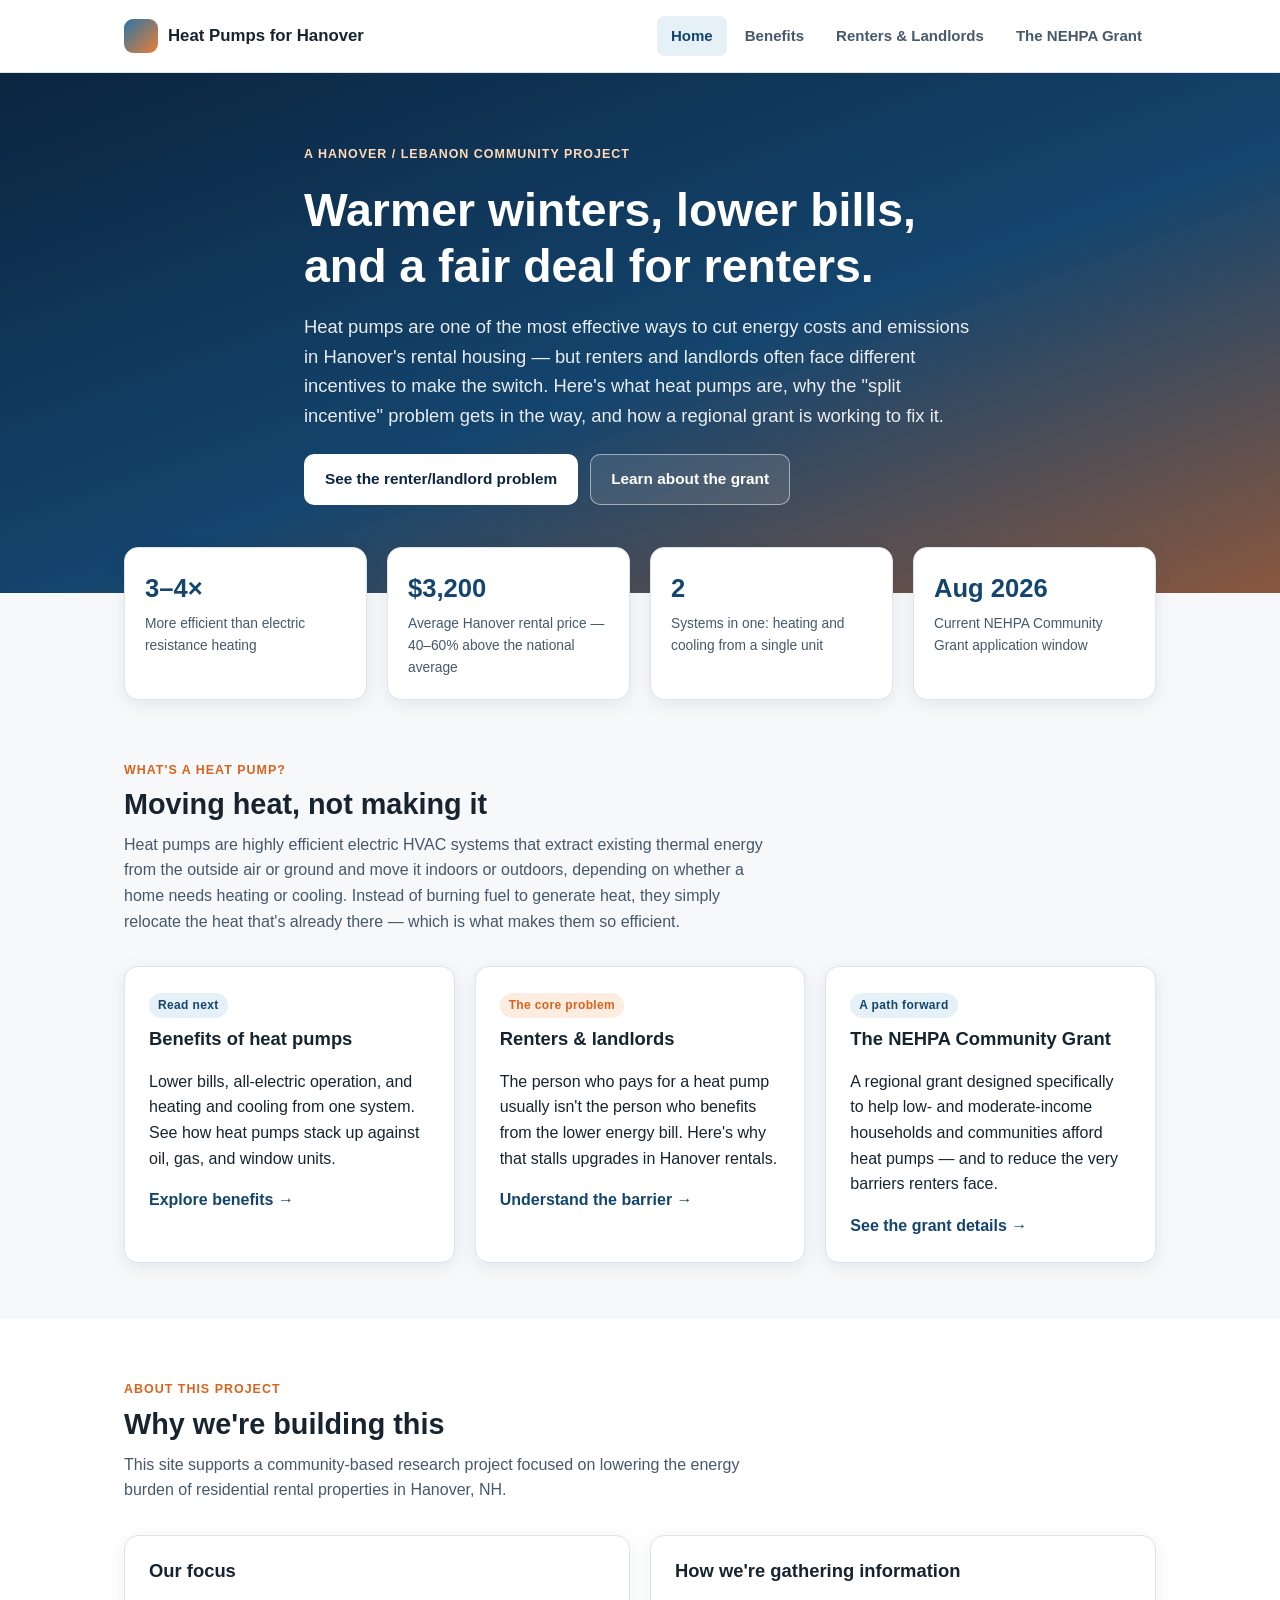
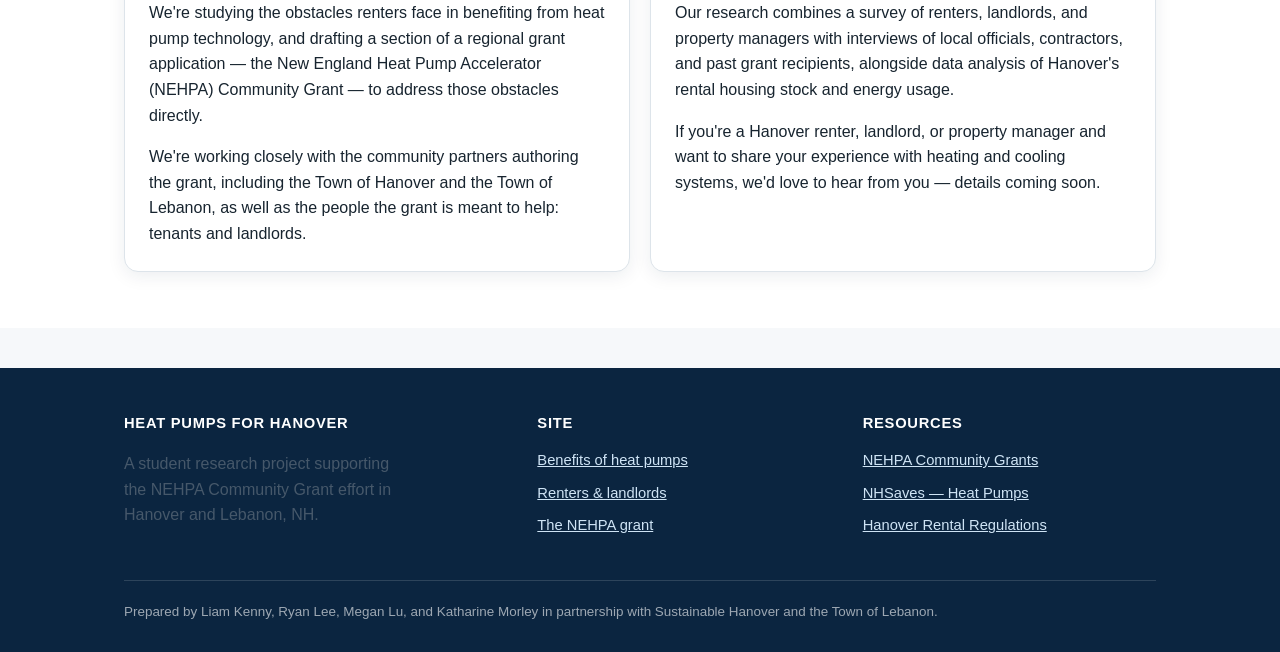
==== index.html @ f6c4306e "Add initial Heat Pumps for Hanover site Static site covering heat pump benefits, the renter/landlord" ====
<!doctype html>
<html lang="en">
<head>
<meta charset="UTF-8">
<meta name="viewport" content="width=device-width, initial-scale=1.0">
<title>Heat Pumps for Hanover | Home</title>
<meta name="description" content="Learn how heat pumps can lower energy bills and cut emissions for Hanover, NH renters and landlords, and how the NEHPA Community Grant can help pay for it.">
<link rel="stylesheet" href="css/style.css">
</head>
<body>

<header class="site-header">
  <div class="nav-row">
    <a class="brand" href="index.html">
      <span class="brand-mark" aria-hidden="true"></span>
      Heat Pumps for Hanover
    </a>
    <button class="nav-toggle" aria-label="Toggle navigation" aria-expanded="false">&#9776;</button>
    <nav class="main-nav">
      <a href="index.html" aria-current="page">Home</a>
      <a href="benefits.html">Benefits</a>
      <a href="split-incentives.html">Renters &amp; Landlords</a>
      <a href="grant.html">The NEHPA Grant</a>
    </nav>
  </div>
</header>

<section class="hero">
  <div class="wrap">
    <span class="eyebrow">A Hanover / Lebanon community project</span>
    <h1>Warmer winters, lower bills, and a fair deal for renters.</h1>
    <p class="lede">Heat pumps are one of the most effective ways to cut energy costs and emissions in Hanover's rental housing &mdash; but renters and landlords often face different incentives to make the switch. Here's what heat pumps are, why the "split incentive" problem gets in the way, and how a regional grant is working to fix it.</p>
    <div class="hero-actions">
      <a class="btn btn-primary" href="split-incentives.html">See the renter/landlord problem</a>
      <a class="btn btn-ghost" href="grant.html">Learn about the grant</a>
    </div>
  </div>
</section>

<div class="wrap">
  <div class="stats">
    <div class="stat">
      <div class="num">3&ndash;4&times;</div>
      <div class="label">More efficient than electric resistance heating</div>
    </div>
    <div class="stat">
      <div class="num">$3,200</div>
      <div class="label">Average Hanover rental price &mdash; 40&ndash;60% above the national average</div>
    </div>
    <div class="stat">
      <div class="num">2</div>
      <div class="label">Systems in one: heating and cooling from a single unit</div>
    </div>
    <div class="stat">
      <div class="num">Aug 2026</div>
      <div class="label">Current NEHPA Community Grant application window</div>
    </div>
  </div>
</div>

<section>
  <div class="wrap">
    <div class="section-head">
      <span class="eyebrow">What's a heat pump?</span>
      <h2>Moving heat, not making it</h2>
      <p>Heat pumps are highly efficient electric HVAC systems that extract existing thermal energy from the outside air or ground and move it indoors or outdoors, depending on whether a home needs heating or cooling. Instead of burning fuel to generate heat, they simply relocate the heat that's already there &mdash; which is what makes them so efficient.</p>
    </div>
    <div class="grid grid-3">
      <a class="card nav-card" href="benefits.html">
        <span class="tag blue">Read next</span>
        <h3>Benefits of heat pumps</h3>
        <p>Lower bills, all-electric operation, and heating and cooling from one system. See how heat pumps stack up against oil, gas, and window units.</p>
        <p class="arrow">Explore benefits &rarr;</p>
      </a>
      <a class="card nav-card" href="split-incentives.html">
        <span class="tag orange">The core problem</span>
        <h3>Renters &amp; landlords</h3>
        <p>The person who pays for a heat pump usually isn't the person who benefits from the lower energy bill. Here's why that stalls upgrades in Hanover rentals.</p>
        <p class="arrow">Understand the barrier &rarr;</p>
      </a>
      <a class="card nav-card" href="grant.html">
        <span class="tag blue">A path forward</span>
        <h3>The NEHPA Community Grant</h3>
        <p>A regional grant designed specifically to help low- and moderate-income households and communities afford heat pumps &mdash; and to reduce the very barriers renters face.</p>
        <p class="arrow">See the grant details &rarr;</p>
      </a>
    </div>
  </div>
</section>

<section class="tint">
  <div class="wrap">
    <div class="section-head">
      <span class="eyebrow">About this project</span>
      <h2>Why we're building this</h2>
      <p>This site supports a community-based research project focused on lowering the energy burden of residential rental properties in Hanover, NH.</p>
    </div>
    <div class="grid grid-2">
      <div class="card">
        <h3>Our focus</h3>
        <p>We're studying the obstacles renters face in benefiting from heat pump technology, and drafting a section of a regional grant application &mdash; the New England Heat Pump Accelerator (NEHPA) Community Grant &mdash; to address those obstacles directly.</p>
        <p>We're working closely with the community partners authoring the grant, including the Town of Hanover and the Town of Lebanon, as well as the people the grant is meant to help: tenants and landlords.</p>
      </div>
      <div class="card">
        <h3>How we're gathering information</h3>
        <p>Our research combines a survey of renters, landlords, and property managers with interviews of local officials, contractors, and past grant recipients, alongside data analysis of Hanover's rental housing stock and energy usage.</p>
        <p>If you're a Hanover renter, landlord, or property manager and want to share your experience with heating and cooling systems, we'd love to hear from you &mdash; details coming soon.</p>
      </div>
    </div>
  </div>
</section>

<footer class="site-footer">
  <div class="wrap">
    <div class="footer-grid">
      <div>
        <h4>Heat Pumps for Hanover</h4>
        <p class="muted" style="max-width:32ch;">A student research project supporting the NEHPA Community Grant effort in Hanover and Lebanon, NH.</p>
      </div>
      <div>
        <h4>Site</h4>
        <ul>
          <li><a href="benefits.html">Benefits of heat pumps</a></li>
          <li><a href="split-incentives.html">Renters &amp; landlords</a></li>
          <li><a href="grant.html">The NEHPA grant</a></li>
        </ul>
      </div>
      <div>
        <h4>Resources</h4>
        <ul>
          <li><a href="https://www.nehpa.org/grants-pilots/community-grants" target="_blank" rel="noopener">NEHPA Community Grants</a></li>
          <li><a href="https://nhsaves.com/residential/electric-heating-cooling-equipment/" target="_blank" rel="noopener">NHSaves &mdash; Heat Pumps</a></li>
          <li><a href="https://www.hanovernh.org/339/Rental-Housing" target="_blank" rel="noopener">Hanover Rental Regulations</a></li>
        </ul>
      </div>
    </div>
    <div class="footer-bottom">
      Prepared by Liam Kenny, Ryan Lee, Megan Lu, and Katharine Morley in partnership with Sustainable Hanover and the Town of Lebanon.
    </div>
  </div>
</footer>

<script src="js/script.js"></script>
</body>
</html>
---- css/style.css ----
/* ===== Design tokens ===== */
:root {
  --blue-900: #0b2540;
  --blue-700: #14456e;
  --blue-500: #2b74a8;
  --blue-100: #e5f0f7;
  --orange-600: #d9631e;
  --orange-500: #ea7f34;
  --orange-100: #fdece0;
  --ink: #17242f;
  --ink-soft: #46586a;
  --paper: #ffffff;
  --paper-tint: #f6f8fa;
  --line: #dde4ea;
  --radius: 14px;
  --shadow: 0 4px 18px rgba(11, 37, 64, 0.08);
  --max-width: 1080px;
  --font: -apple-system, BlinkMacSystemFont, "Segoe UI", Roboto, Helvetica, Arial, sans-serif;
}

@media (prefers-color-scheme: dark) {
  :root {
    --ink: #e8edf2;
    --ink-soft: #aebac6;
    --paper: #10202f;
    --paper-tint: #0b1723;
    --line: #22364a;
    --blue-100: #16324a;
    --orange-100: #3a2415;
    --shadow: 0 4px 18px rgba(0, 0, 0, 0.35);
  }
  body { background: var(--paper-tint); }
}

:root[data-theme="dark"] {
  --ink: #e8edf2;
  --ink-soft: #aebac6;
  --paper: #10202f;
  --paper-tint: #0b1723;
  --line: #22364a;
  --blue-100: #16324a;
  --orange-100: #3a2415;
  --shadow: 0 4px 18px rgba(0, 0, 0, 0.35);
}
:root[data-theme="dark"] body { background: var(--paper-tint); }

:root[data-theme="light"] {
  --ink: #17242f;
  --ink-soft: #46586a;
  --paper: #ffffff;
  --paper-tint: #f6f8fa;
  --line: #dde4ea;
  --blue-100: #e5f0f7;
  --orange-100: #fdece0;
  --shadow: 0 4px 18px rgba(11, 37, 64, 0.08);
}
:root[data-theme="light"] body { background: var(--paper-tint); }

/* ===== Base ===== */
* { box-sizing: border-box; }
body {
  margin: 0;
  font-family: var(--font);
  color: var(--ink);
  background: var(--paper-tint);
  line-height: 1.6;
}
img { max-width: 100%; display: block; }
a { color: var(--blue-700); }
@media (prefers-color-scheme: dark) { a { color: #7fb8e8; } }
:root[data-theme="dark"] a { color: #7fb8e8; }

h1, h2, h3 { line-height: 1.2; color: var(--ink); }
.eyebrow {
  text-transform: uppercase;
  letter-spacing: 0.08em;
  font-size: 0.78rem;
  font-weight: 700;
  color: var(--orange-600);
}

.wrap {
  max-width: var(--max-width);
  margin: 0 auto;
  padding: 0 24px;
}

/* ===== Header / Nav ===== */
header.site-header {
  background: var(--paper);
  border-bottom: 1px solid var(--line);
  position: sticky;
  top: 0;
  z-index: 20;
}
.nav-row {
  display: flex;
  align-items: center;
  justify-content: space-between;
  padding: 16px 24px;
  max-width: var(--max-width);
  margin: 0 auto;
}
.brand {
  display: flex;
  align-items: center;
  gap: 10px;
  font-weight: 800;
  font-size: 1.05rem;
  color: var(--ink);
  text-decoration: none;
}
.brand-mark {
  width: 34px;
  height: 34px;
  border-radius: 9px;
  background: linear-gradient(135deg, var(--blue-500), var(--orange-500));
  flex-shrink: 0;
}
nav.main-nav {
  display: flex;
  gap: 4px;
}
nav.main-nav a {
  color: var(--ink-soft);
  text-decoration: none;
  font-weight: 600;
  font-size: 0.94rem;
  padding: 8px 14px;
  border-radius: 8px;
}
nav.main-nav a:hover { background: var(--paper-tint); color: var(--ink); }
nav.main-nav a[aria-current="page"] { color: var(--blue-700); background: var(--blue-100); }
:root[data-theme="dark"] nav.main-nav a[aria-current="page"] { color: #9fd0ff; }
@media (prefers-color-scheme: dark) { nav.main-nav a[aria-current="page"] { color: #9fd0ff; } }

.nav-toggle {
  display: none;
  background: none;
  border: 1px solid var(--line);
  border-radius: 8px;
  padding: 8px 10px;
  color: var(--ink);
  font-size: 1.1rem;
}

@media (max-width: 720px) {
  nav.main-nav {
    display: none;
    position: absolute;
    top: 100%;
    left: 0;
    right: 0;
    background: var(--paper);
    border-bottom: 1px solid var(--line);
    flex-direction: column;
    padding: 8px 16px 16px;
  }
  nav.main-nav.open { display: flex; }
  .nav-toggle { display: inline-block; }
}

/* ===== Hero ===== */
.hero {
  background: linear-gradient(160deg, var(--blue-900) 0%, var(--blue-700) 55%, var(--orange-600) 130%);
  color: #fff;
  padding: 72px 0 88px;
}
.hero .wrap { display: grid; gap: 18px; max-width: 720px; }
.hero h1 { font-size: clamp(2rem, 4vw, 2.9rem); color: #fff; margin: 0; }
.hero p.lede { font-size: 1.15rem; color: rgba(255,255,255,0.9); margin: 0; }
.hero .eyebrow { color: #ffd9b8; }

.hero-actions { display: flex; gap: 12px; flex-wrap: wrap; margin-top: 6px; }
.btn {
  display: inline-flex;
  align-items: center;
  gap: 8px;
  padding: 12px 20px;
  border-radius: 10px;
  font-weight: 700;
  text-decoration: none;
  font-size: 0.96rem;
  border: 1px solid transparent;
}
.btn-primary { background: #fff; color: var(--blue-900); }
.btn-primary:hover { background: #f0f4f8; }
.btn-ghost { background: rgba(255,255,255,0.1); color: #fff; border-color: rgba(255,255,255,0.5); }
.btn-ghost:hover { background: rgba(255,255,255,0.18); }

/* ===== Sections ===== */
section { padding: 56px 0; }
section.tint { background: var(--paper); }
.section-head { max-width: 640px; margin-bottom: 32px; }
.section-head h2 { font-size: 1.8rem; margin: 6px 0 10px; }
.section-head p { color: var(--ink-soft); margin: 0; }

/* ===== Cards / grids ===== */
.grid { display: grid; gap: 20px; }
.grid-3 { grid-template-columns: repeat(3, 1fr); }
.grid-2 { grid-template-columns: repeat(2, 1fr); }
@media (max-width: 820px) { .grid-3, .grid-2 { grid-template-columns: 1fr; } }

.card {
  background: var(--paper);
  border: 1px solid var(--line);
  border-radius: var(--radius);
  padding: 24px;
  box-shadow: var(--shadow);
}
.card h3 { margin-top: 0; font-size: 1.15rem; }
.card p:last-child { margin-bottom: 0; }
.card .icon {
  width: 42px; height: 42px;
  border-radius: 10px;
  display: flex; align-items: center; justify-content: center;
  font-size: 1.3rem;
  margin-bottom: 12px;
}
.icon.blue { background: var(--blue-100); }
.icon.orange { background: var(--orange-100); }

.nav-card {
  display: block;
  text-decoration: none;
  color: inherit;
  transition: transform .15s ease, box-shadow .15s ease;
}
.nav-card:hover { transform: translateY(-3px); box-shadow: 0 10px 26px rgba(11,37,64,0.14); }
.nav-card .tag {
  display: inline-block;
  font-size: 0.75rem;
  font-weight: 700;
  letter-spacing: 0.03em;
  padding: 3px 9px;
  border-radius: 999px;
  margin-bottom: 10px;
}
.tag.blue { background: var(--blue-100); color: var(--blue-700); }
.tag.orange { background: var(--orange-100); color: var(--orange-600); }
.nav-card .arrow { color: var(--blue-700); font-weight: 700; }

/* ===== Stats strip ===== */
.stats {
  display: grid;
  grid-template-columns: repeat(4, 1fr);
  gap: 20px;
  margin-top: -46px;
  position: relative;
  z-index: 5;
}
@media (max-width: 820px) { .stats { grid-template-columns: repeat(2, 1fr); } }
.stat {
  background: var(--paper);
  border-radius: var(--radius);
  box-shadow: var(--shadow);
  border: 1px solid var(--line);
  padding: 20px;
  text-align: left;
}
.stat .num { font-size: 1.6rem; font-weight: 800; color: var(--blue-700); }
.stat .label { font-size: 0.86rem; color: var(--ink-soft); margin-top: 4px; }

/* ===== Table ===== */
.table-wrap { overflow-x: auto; border: 1px solid var(--line); border-radius: var(--radius); background: var(--paper); }
table { border-collapse: collapse; width: 100%; min-width: 560px; }
th, td { text-align: left; padding: 14px 18px; border-bottom: 1px solid var(--line); font-size: 0.95rem; }
th { background: var(--paper-tint); color: var(--ink-soft); font-size: 0.82rem; text-transform: uppercase; letter-spacing: 0.04em; }
tr:last-child td { border-bottom: none; }

/* ===== Callout ===== */
.callout {
  border-radius: var(--radius);
  padding: 24px 28px;
  border: 1px solid var(--line);
}
.callout.orange { background: var(--orange-100); border-color: #f3c79c; }
.callout.blue { background: var(--blue-100); border-color: #b9d7ea; }
:root[data-theme="dark"] .callout.orange { border-color: #6b3f1f; }
:root[data-theme="dark"] .callout.blue { border-color: #285274; }
@media (prefers-color-scheme: dark) {
  .callout.orange { border-color: #6b3f1f; }
  .callout.blue { border-color: #285274; }
}
.callout h3 { margin-top: 0; }

/* ===== Steps / timeline ===== */
.steps { list-style: none; margin: 0; padding: 0; display: grid; gap: 16px; }
.step {
  display: grid;
  grid-template-columns: 40px 1fr;
  gap: 16px;
  align-items: start;
}
.step .dot {
  width: 40px; height: 40px;
  border-radius: 50%;
  background: var(--blue-700);
  color: #fff;
  display: flex; align-items: center; justify-content: center;
  font-weight: 800;
  font-size: 0.95rem;
}
.step h4 { margin: 2px 0 4px; }
.step p { margin: 0; color: var(--ink-soft); }

/* ===== Badge list ===== */
.pill-list { display: flex; flex-wrap: wrap; gap: 10px; margin: 0; padding: 0; list-style: none; }
.pill-list li {
  background: var(--paper);
  border: 1px solid var(--line);
  border-radius: 999px;
  padding: 8px 16px;
  font-size: 0.88rem;
  font-weight: 600;
}

/* ===== Footer ===== */
footer.site-footer {
  background: var(--blue-900);
  color: rgba(255,255,255,0.85);
  padding: 44px 0 30px;
  margin-top: 40px;
}
footer.site-footer a { color: #cfe4f5; }
.footer-grid { display: grid; grid-template-columns: 1.3fr 1fr 1fr; gap: 32px; }
@media (max-width: 720px) { .footer-grid { grid-template-columns: 1fr; } }
footer h4 { color: #fff; font-size: 0.92rem; text-transform: uppercase; letter-spacing: 0.05em; margin: 0 0 14px; }
footer ul { list-style: none; margin: 0; padding: 0; display: grid; gap: 9px; font-size: 0.92rem; }
.footer-bottom {
  margin-top: 36px;
  padding-top: 20px;
  border-top: 1px solid rgba(255,255,255,0.14);
  font-size: 0.84rem;
  color: rgba(255,255,255,0.6);
}

/* ===== Utility ===== */
.muted { color: var(--ink-soft); }
.center { text-align: center; }
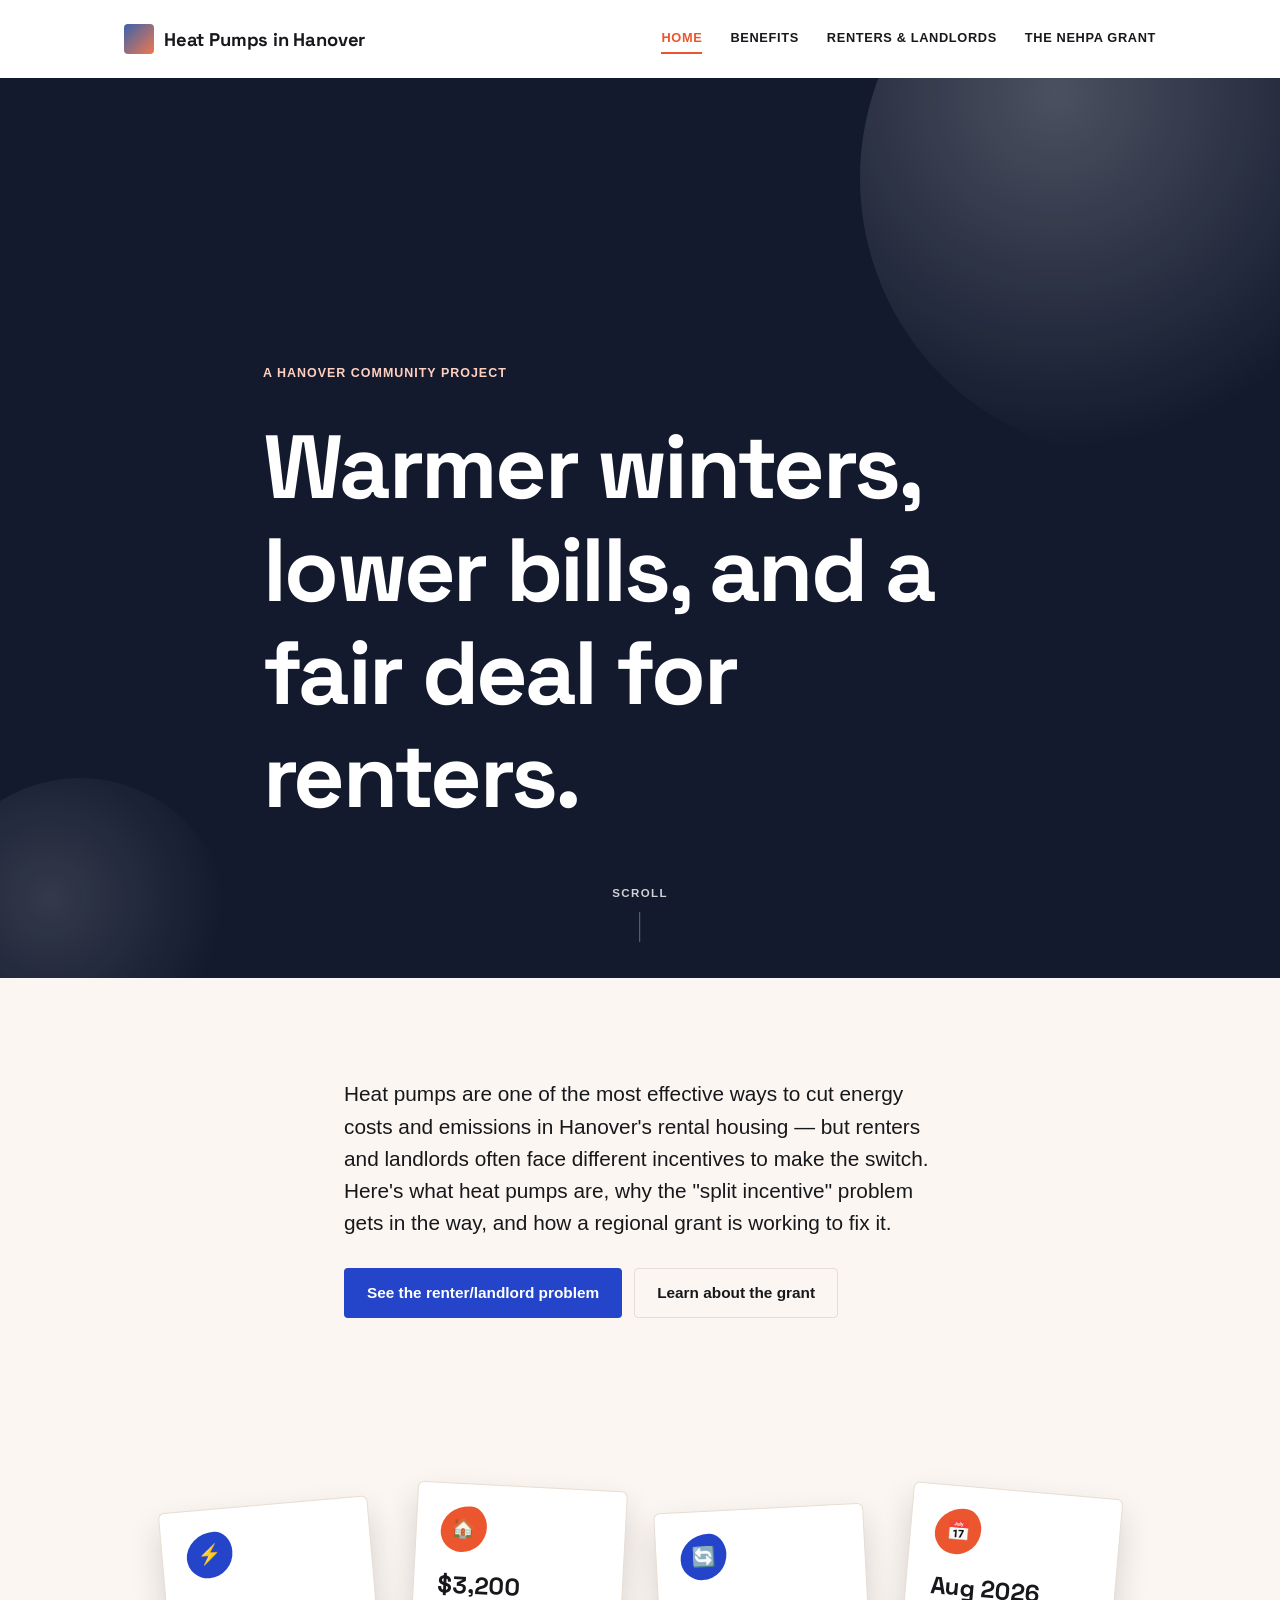
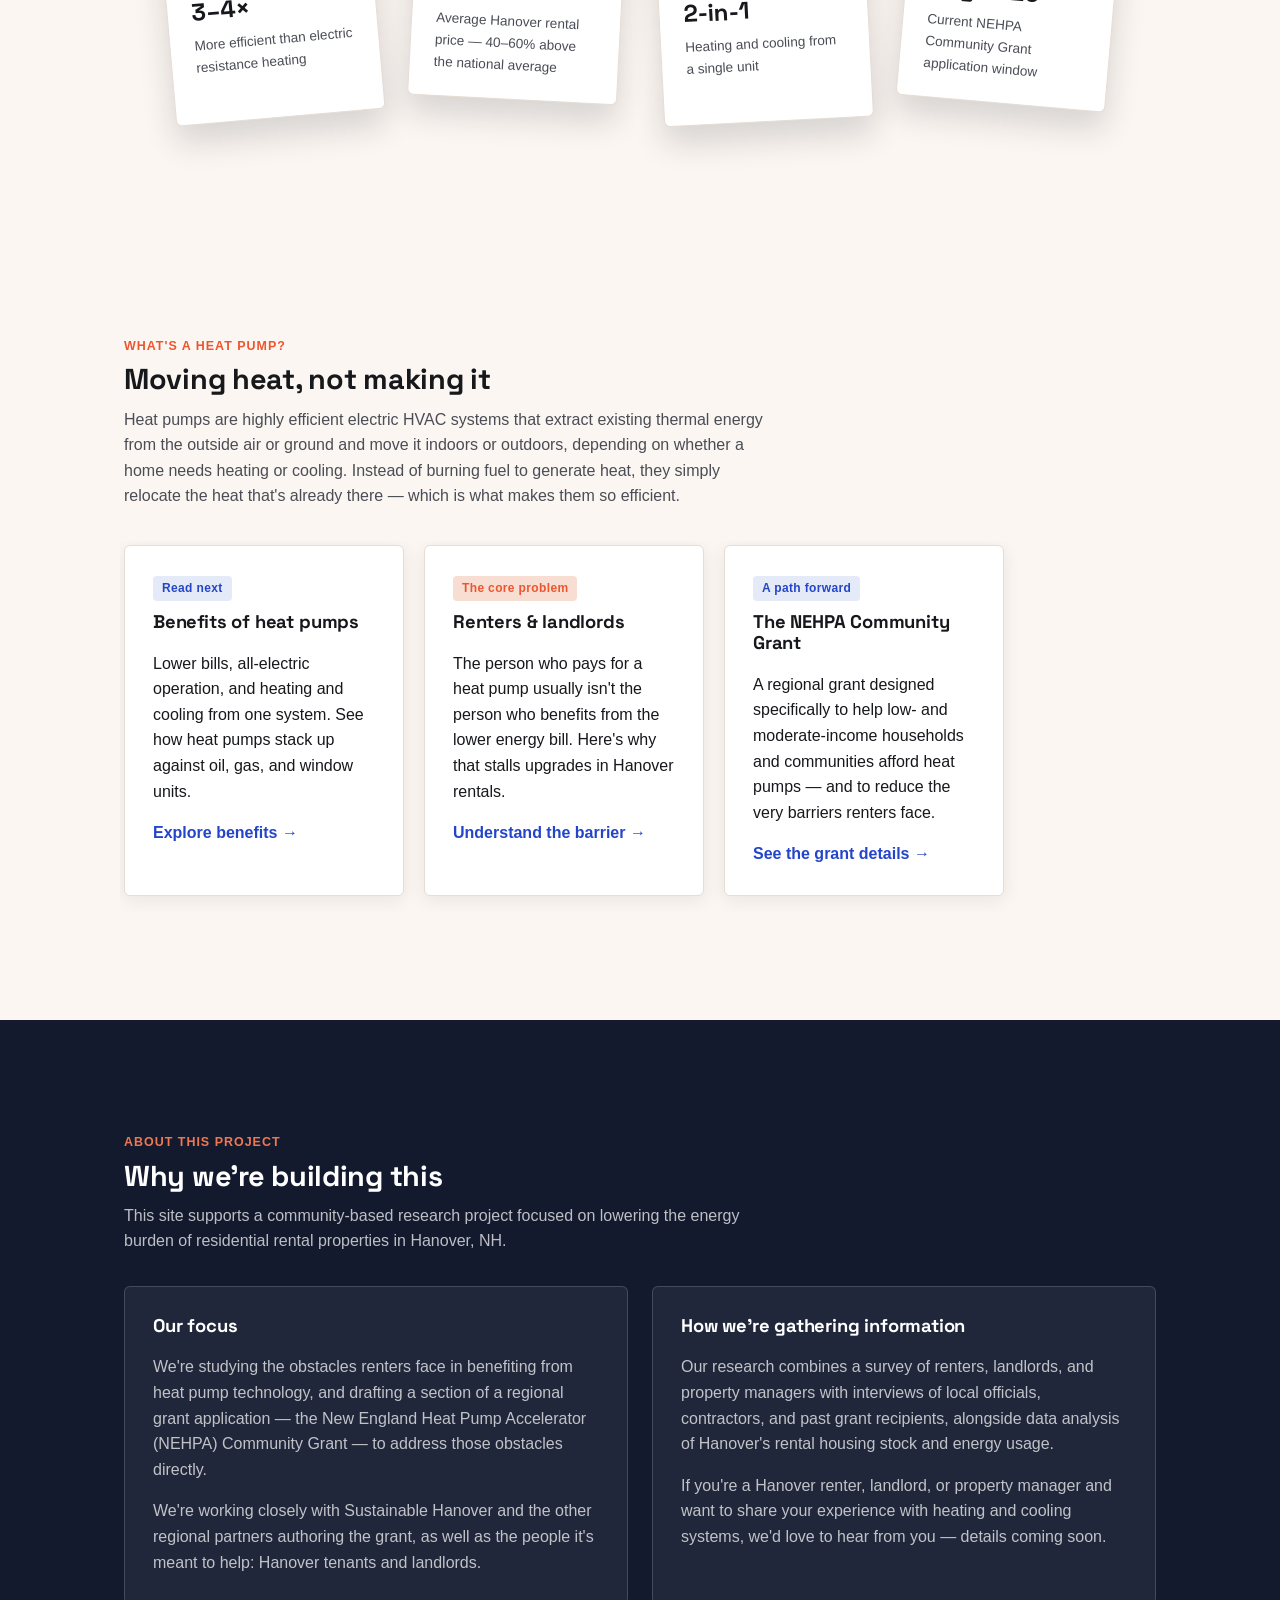
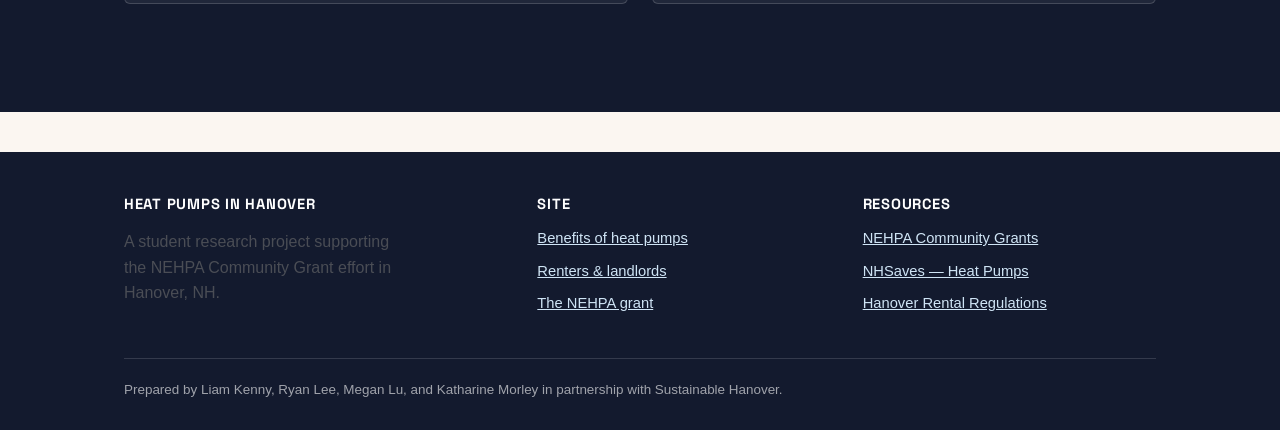
==== commit 2d034840: "Restyle site to match mood board, add illustrations and interactivity Reworks the visual language to" ====
--- a/index.html
+++ b/index.html
@@ -3,8 +3,11 @@
 <head>
 <meta charset="UTF-8">
 <meta name="viewport" content="width=device-width, initial-scale=1.0">
-<title>Heat Pumps for Hanover | Home</title>
+<title>Heat Pumps in Hanover | Home</title>
 <meta name="description" content="Learn how heat pumps can lower energy bills and cut emissions for Hanover, NH renters and landlords, and how the NEHPA Community Grant can help pay for it.">
+<link rel="preconnect" href="https://fonts.googleapis.com">
+<link rel="preconnect" href="https://fonts.gstatic.com" crossorigin>
+<link href="https://fonts.googleapis.com/css2?family=Space+Grotesk:wght@500;600;700&display=swap" rel="stylesheet">
 <link rel="stylesheet" href="css/style.css">
 </head>
 <body>
@@ -13,7 +16,7 @@
   <div class="nav-row">
     <a class="brand" href="index.html">
       <span class="brand-mark" aria-hidden="true"></span>
-      Heat Pumps for Hanover
+      Heat Pumps in Hanover
     </a>
     <button class="nav-toggle" aria-label="Toggle navigation" aria-expanded="false">&#9776;</button>
     <nav class="main-nav">
@@ -25,47 +28,64 @@
   </div>
 </header>
 
-<section class="hero">
+<section class="hero hero-landing">
+  <div class="hero-bg-shape hero-bg-shape-1" data-parallax="0.25" aria-hidden="true"></div>
+  <div class="hero-bg-shape hero-bg-shape-2" data-parallax="0.12" aria-hidden="true"></div>
   <div class="wrap">
-    <span class="eyebrow">A Hanover / Lebanon community project</span>
+    <span class="eyebrow">A Hanover community project</span>
     <h1>Warmer winters, lower bills, and a fair deal for renters.</h1>
-    <p class="lede">Heat pumps are one of the most effective ways to cut energy costs and emissions in Hanover's rental housing &mdash; but renters and landlords often face different incentives to make the switch. Here's what heat pumps are, why the "split incentive" problem gets in the way, and how a regional grant is working to fix it.</p>
-    <div class="hero-actions">
-      <a class="btn btn-primary" href="split-incentives.html">See the renter/landlord problem</a>
-      <a class="btn btn-ghost" href="grant.html">Learn about the grant</a>
+  </div>
+  <div class="scroll-cue" aria-hidden="true">
+    <span>Scroll</span>
+    <span class="line"></span>
+  </div>
+</section>
+
+<section class="intro-section">
+  <div class="wrap intro-block reveal">
+    <p class="lede-lg">Heat pumps are one of the most effective ways to cut energy costs and emissions in Hanover's rental housing &mdash; but renters and landlords often face different incentives to make the switch. Here's what heat pumps are, why the "split incentive" problem gets in the way, and how a regional grant is working to fix it.</p>
+    <div class="hero-actions-light">
+      <a class="btn btn-solid" href="split-incentives.html">See the renter/landlord problem</a>
+      <a class="btn btn-outline" href="grant.html">Learn about the grant</a>
     </div>
   </div>
 </section>
 
-<div class="wrap">
-  <div class="stats">
-    <div class="stat">
-      <div class="num">3&ndash;4&times;</div>
-      <div class="label">More efficient than electric resistance heating</div>
-    </div>
-    <div class="stat">
-      <div class="num">$3,200</div>
-      <div class="label">Average Hanover rental price &mdash; 40&ndash;60% above the national average</div>
-    </div>
-    <div class="stat">
-      <div class="num">2</div>
-      <div class="label">Systems in one: heating and cooling from a single unit</div>
-    </div>
-    <div class="stat">
-      <div class="num">Aug 2026</div>
-      <div class="label">Current NEHPA Community Grant application window</div>
+<section class="section-spacious">
+  <div class="wrap">
+    <div class="hero-collage reveal-group" data-parallax="0.04">
+      <div class="collage-card reveal">
+        <span class="collage-blob" aria-hidden="true">&#9889;</span>
+        <span class="collage-num">3&ndash;4&times;</span>
+        <span class="collage-label">More efficient than electric resistance heating</span>
+      </div>
+      <div class="collage-card reveal">
+        <span class="collage-blob" aria-hidden="true">&#127968;</span>
+        <span class="collage-num">$3,200</span>
+        <span class="collage-label">Average Hanover rental price &mdash; 40&ndash;60% above the national average</span>
+      </div>
+      <div class="collage-card reveal">
+        <span class="collage-blob" aria-hidden="true">&#128260;</span>
+        <span class="collage-num">2-in-1</span>
+        <span class="collage-label">Heating and cooling from a single unit</span>
+      </div>
+      <div class="collage-card reveal">
+        <span class="collage-blob" aria-hidden="true">&#128197;</span>
+        <span class="collage-num">Aug 2026</span>
+        <span class="collage-label">Current NEHPA Community Grant application window</span>
+      </div>
     </div>
   </div>
-</div>
+</section>
 
-<section>
+<section class="section-spacious">
   <div class="wrap">
-    <div class="section-head">
+    <div class="section-head reveal">
       <span class="eyebrow">What's a heat pump?</span>
       <h2>Moving heat, not making it</h2>
       <p>Heat pumps are highly efficient electric HVAC systems that extract existing thermal energy from the outside air or ground and move it indoors or outdoors, depending on whether a home needs heating or cooling. Instead of burning fuel to generate heat, they simply relocate the heat that's already there &mdash; which is what makes them so efficient.</p>
     </div>
-    <div class="grid grid-3">
+    <div class="carousel reveal">
       <a class="card nav-card" href="benefits.html">
         <span class="tag blue">Read next</span>
         <h3>Benefits of heat pumps</h3>
@@ -88,20 +108,20 @@
   </div>
 </section>
 
-<section class="tint">
+<section class="section-dark section-spacious">
   <div class="wrap">
-    <div class="section-head">
+    <div class="section-head reveal">
       <span class="eyebrow">About this project</span>
       <h2>Why we're building this</h2>
       <p>This site supports a community-based research project focused on lowering the energy burden of residential rental properties in Hanover, NH.</p>
     </div>
-    <div class="grid grid-2">
-      <div class="card">
+    <div class="grid grid-2 reveal-group">
+      <div class="card reveal">
         <h3>Our focus</h3>
         <p>We're studying the obstacles renters face in benefiting from heat pump technology, and drafting a section of a regional grant application &mdash; the New England Heat Pump Accelerator (NEHPA) Community Grant &mdash; to address those obstacles directly.</p>
-        <p>We're working closely with the community partners authoring the grant, including the Town of Hanover and the Town of Lebanon, as well as the people the grant is meant to help: tenants and landlords.</p>
+        <p>We're working closely with Sustainable Hanover and the other regional partners authoring the grant, as well as the people it's meant to help: Hanover tenants and landlords.</p>
       </div>
-      <div class="card">
+      <div class="card reveal">
         <h3>How we're gathering information</h3>
         <p>Our research combines a survey of renters, landlords, and property managers with interviews of local officials, contractors, and past grant recipients, alongside data analysis of Hanover's rental housing stock and energy usage.</p>
         <p>If you're a Hanover renter, landlord, or property manager and want to share your experience with heating and cooling systems, we'd love to hear from you &mdash; details coming soon.</p>
@@ -114,8 +134,8 @@
   <div class="wrap">
     <div class="footer-grid">
       <div>
-        <h4>Heat Pumps for Hanover</h4>
-        <p class="muted" style="max-width:32ch;">A student research project supporting the NEHPA Community Grant effort in Hanover and Lebanon, NH.</p>
+        <h4>Heat Pumps in Hanover</h4>
+        <p class="muted" style="max-width:32ch;">A student research project supporting the NEHPA Community Grant effort in Hanover, NH.</p>
       </div>
       <div>
         <h4>Site</h4>
@@ -135,7 +155,7 @@
       </div>
     </div>
     <div class="footer-bottom">
-      Prepared by Liam Kenny, Ryan Lee, Megan Lu, and Katharine Morley in partnership with Sustainable Hanover and the Town of Lebanon.
+      Prepared by Liam Kenny, Ryan Lee, Megan Lu, and Katharine Morley in partnership with Sustainable Hanover.
     </div>
   </div>
 </footer>
--- a/css/style.css
+++ b/css/style.css
@@ -1,58 +1,63 @@
-/* ===== Design tokens ===== */
+/* ===== Design tokens =====
+   Palette pulled from mood board: cobalt/signal blue, tangerine, sage green,
+   soft cream, deep charcoal-navy. Flat color-blocking over soft gradients. */
 :root {
-  --blue-900: #0b2540;
-  --blue-700: #14456e;
-  --blue-500: #2b74a8;
-  --blue-100: #e5f0f7;
-  --orange-600: #d9631e;
-  --orange-500: #ea7f34;
-  --orange-100: #fdece0;
-  --ink: #17242f;
-  --ink-soft: #46586a;
+  --blue-900: #131a2e;
+  --blue-700: #2445c9;
+  --blue-500: #3b62ab;
+  --blue-100: #e4eaf7;
+  --orange-600: #ec562e;
+  --orange-500: #f0784f;
+  --orange-100: #f8ded2;
+  --sage: #dae9c6;
+  --sage-700: #5c7a3a;
+  --ink: #17181c;
+  --ink-soft: #4a4d55;
   --paper: #ffffff;
-  --paper-tint: #f6f8fa;
-  --line: #dde4ea;
-  --radius: 14px;
-  --shadow: 0 4px 18px rgba(11, 37, 64, 0.08);
+  --paper-tint: #fbf6f1;
+  --line: #e6ddd3;
+  --radius: 6px;
+  --shadow: 0 4px 18px rgba(19, 26, 46, 0.08);
   --max-width: 1080px;
   --font: -apple-system, BlinkMacSystemFont, "Segoe UI", Roboto, Helvetica, Arial, sans-serif;
+  --font-display: "Space Grotesk", var(--font);
 }
 
 @media (prefers-color-scheme: dark) {
   :root {
-    --ink: #e8edf2;
-    --ink-soft: #aebac6;
-    --paper: #10202f;
-    --paper-tint: #0b1723;
-    --line: #22364a;
-    --blue-100: #16324a;
-    --orange-100: #3a2415;
+    --ink: #eceef2;
+    --ink-soft: #b3b7c1;
+    --paper: #1a2036;
+    --paper-tint: #10131f;
+    --line: #2b334d;
+    --blue-100: #202a4d;
+    --orange-100: #3d2117;
     --shadow: 0 4px 18px rgba(0, 0, 0, 0.35);
   }
   body { background: var(--paper-tint); }
 }
 
 :root[data-theme="dark"] {
-  --ink: #e8edf2;
-  --ink-soft: #aebac6;
-  --paper: #10202f;
-  --paper-tint: #0b1723;
-  --line: #22364a;
-  --blue-100: #16324a;
-  --orange-100: #3a2415;
+  --ink: #eceef2;
+  --ink-soft: #b3b7c1;
+  --paper: #1a2036;
+  --paper-tint: #10131f;
+  --line: #2b334d;
+  --blue-100: #202a4d;
+  --orange-100: #3d2117;
   --shadow: 0 4px 18px rgba(0, 0, 0, 0.35);
 }
 :root[data-theme="dark"] body { background: var(--paper-tint); }
 
 :root[data-theme="light"] {
-  --ink: #17242f;
-  --ink-soft: #46586a;
+  --ink: #17181c;
+  --ink-soft: #4a4d55;
   --paper: #ffffff;
-  --paper-tint: #f6f8fa;
-  --line: #dde4ea;
-  --blue-100: #e5f0f7;
-  --orange-100: #fdece0;
-  --shadow: 0 4px 18px rgba(11, 37, 64, 0.08);
+  --paper-tint: #fbf6f1;
+  --line: #e6ddd3;
+  --blue-100: #e4eaf7;
+  --orange-100: #f8ded2;
+  --shadow: 0 4px 18px rgba(19, 26, 46, 0.08);
 }
 :root[data-theme="light"] body { background: var(--paper-tint); }
 
@@ -70,7 +75,13 @@
 @media (prefers-color-scheme: dark) { a { color: #7fb8e8; } }
 :root[data-theme="dark"] a { color: #7fb8e8; }
 
-h1, h2, h3 { line-height: 1.2; color: var(--ink); }
+h1, h2, h3, h4 {
+  line-height: 1.15;
+  color: var(--ink);
+  font-family: var(--font-display);
+  font-weight: 700;
+  letter-spacing: -0.01em;
+}
 .eyebrow {
   text-transform: uppercase;
   letter-spacing: 0.08em;
@@ -85,10 +96,11 @@
   padding: 0 24px;
 }
 
-/* ===== Header / Nav ===== */
+/* ===== Header / Nav =====
+   Flat editorial masthead: bold plain wordmark, uppercase text links,
+   no pill backgrounds or heavy borders. */
 header.site-header {
   background: var(--paper);
-  border-bottom: 1px solid var(--line);
   position: sticky;
   top: 0;
   z-index: 20;
@@ -97,7 +109,7 @@
   display: flex;
   align-items: center;
   justify-content: space-between;
-  padding: 16px 24px;
+  padding: 24px;
   max-width: var(--max-width);
   margin: 0 auto;
 }
@@ -105,41 +117,43 @@
   display: flex;
   align-items: center;
   gap: 10px;
-  font-weight: 800;
-  font-size: 1.05rem;
+  font-family: var(--font-display);
+  font-weight: 700;
+  font-size: 1.15rem;
+  letter-spacing: -0.01em;
   color: var(--ink);
   text-decoration: none;
 }
 .brand-mark {
-  width: 34px;
-  height: 34px;
-  border-radius: 9px;
+  width: 30px;
+  height: 30px;
+  border-radius: 4px;
   background: linear-gradient(135deg, var(--blue-500), var(--orange-500));
   flex-shrink: 0;
 }
 nav.main-nav {
   display: flex;
-  gap: 4px;
+  gap: 28px;
 }
 nav.main-nav a {
-  color: var(--ink-soft);
+  color: var(--ink);
   text-decoration: none;
-  font-weight: 600;
-  font-size: 0.94rem;
-  padding: 8px 14px;
-  border-radius: 8px;
-}
-nav.main-nav a:hover { background: var(--paper-tint); color: var(--ink); }
-nav.main-nav a[aria-current="page"] { color: var(--blue-700); background: var(--blue-100); }
-:root[data-theme="dark"] nav.main-nav a[aria-current="page"] { color: #9fd0ff; }
-@media (prefers-color-scheme: dark) { nav.main-nav a[aria-current="page"] { color: #9fd0ff; } }
+  font-weight: 700;
+  font-size: 0.8rem;
+  text-transform: uppercase;
+  letter-spacing: 0.05em;
+  padding: 4px 0;
+  border-bottom: 2px solid transparent;
+}
+nav.main-nav a:hover { border-bottom-color: var(--line); }
+nav.main-nav a[aria-current="page"] { color: var(--orange-600); border-bottom-color: var(--orange-600); }
 
 .nav-toggle {
   display: none;
   background: none;
-  border: 1px solid var(--line);
-  border-radius: 8px;
-  padding: 8px 10px;
+  border: 1.5px solid var(--ink);
+  border-radius: 4px;
+  padding: 6px 10px;
   color: var(--ink);
   font-size: 1.1rem;
 }
@@ -160,28 +174,36 @@
   .nav-toggle { display: inline-block; }
 }
 
-/* ===== Hero ===== */
+/* ===== Hero =====
+   Hard-edged diagonal color block (not a soft blend) to echo the
+   duotone split-screen references on the mood board. */
 .hero {
-  background: linear-gradient(160deg, var(--blue-900) 0%, var(--blue-700) 55%, var(--orange-600) 130%);
+  background: var(--hero-a, var(--blue-900));
   color: #fff;
-  padding: 72px 0 88px;
-}
+  padding: 76px 0 92px;
+  transition: background 0.5s ease;
+}
+.hero.hero-slim { padding: 52px 0 64px; }
 .hero .wrap { display: grid; gap: 18px; max-width: 720px; }
-.hero h1 { font-size: clamp(2rem, 4vw, 2.9rem); color: #fff; margin: 0; }
+.hero h1 { font-size: clamp(2.1rem, 4.2vw, 3.1rem); color: #fff; margin: 0; letter-spacing: -0.02em; }
 .hero p.lede { font-size: 1.15rem; color: rgba(255,255,255,0.9); margin: 0; }
-.hero .eyebrow { color: #ffd9b8; }
+.hero .eyebrow { color: #ffd0bf; }
+
+/* Seasonal hero variants: solid cool tone for winter, solid warm tone for summer */
+body[data-season="winter"] .hero { --hero-a: #0d2340; }
+body[data-season="summer"] .hero { --hero-a: #4a2210; }
 
 .hero-actions { display: flex; gap: 12px; flex-wrap: wrap; margin-top: 6px; }
 .btn {
   display: inline-flex;
   align-items: center;
   gap: 8px;
-  padding: 12px 20px;
-  border-radius: 10px;
+  padding: 12px 22px;
+  border-radius: 4px;
   font-weight: 700;
   text-decoration: none;
   font-size: 0.96rem;
-  border: 1px solid transparent;
+  border: 1.5px solid transparent;
 }
 .btn-primary { background: #fff; color: var(--blue-900); }
 .btn-primary:hover { background: #f0f4f8; }
@@ -196,23 +218,23 @@
 .section-head p { color: var(--ink-soft); margin: 0; }
 
 /* ===== Cards / grids ===== */
-.grid { display: grid; gap: 20px; }
+.grid { display: grid; gap: 24px; }
 .grid-3 { grid-template-columns: repeat(3, 1fr); }
 .grid-2 { grid-template-columns: repeat(2, 1fr); }
 @media (max-width: 820px) { .grid-3, .grid-2 { grid-template-columns: 1fr; } }
 
 .card {
   background: var(--paper);
-  border: 1px solid var(--line);
+  border: 1.5px solid var(--line);
   border-radius: var(--radius);
-  padding: 24px;
+  padding: 28px;
   box-shadow: var(--shadow);
 }
 .card h3 { margin-top: 0; font-size: 1.15rem; }
 .card p:last-child { margin-bottom: 0; }
 .card .icon {
   width: 42px; height: 42px;
-  border-radius: 10px;
+  border-radius: 4px;
   display: flex; align-items: center; justify-content: center;
   font-size: 1.3rem;
   margin-bottom: 12px;
@@ -233,36 +255,15 @@
   font-weight: 700;
   letter-spacing: 0.03em;
   padding: 3px 9px;
-  border-radius: 999px;
+  border-radius: 4px;
   margin-bottom: 10px;
 }
 .tag.blue { background: var(--blue-100); color: var(--blue-700); }
 .tag.orange { background: var(--orange-100); color: var(--orange-600); }
 .nav-card .arrow { color: var(--blue-700); font-weight: 700; }
 
-/* ===== Stats strip ===== */
-.stats {
-  display: grid;
-  grid-template-columns: repeat(4, 1fr);
-  gap: 20px;
-  margin-top: -46px;
-  position: relative;
-  z-index: 5;
-}
-@media (max-width: 820px) { .stats { grid-template-columns: repeat(2, 1fr); } }
-.stat {
-  background: var(--paper);
-  border-radius: var(--radius);
-  box-shadow: var(--shadow);
-  border: 1px solid var(--line);
-  padding: 20px;
-  text-align: left;
-}
-.stat .num { font-size: 1.6rem; font-weight: 800; color: var(--blue-700); }
-.stat .label { font-size: 0.86rem; color: var(--ink-soft); margin-top: 4px; }
-
 /* ===== Table ===== */
-.table-wrap { overflow-x: auto; border: 1px solid var(--line); border-radius: var(--radius); background: var(--paper); }
+.table-wrap { overflow-x: auto; border: 1.5px solid var(--line); border-radius: var(--radius); background: var(--paper); }
 table { border-collapse: collapse; width: 100%; min-width: 560px; }
 th, td { text-align: left; padding: 14px 18px; border-bottom: 1px solid var(--line); font-size: 0.95rem; }
 th { background: var(--paper-tint); color: var(--ink-soft); font-size: 0.82rem; text-transform: uppercase; letter-spacing: 0.04em; }
@@ -271,21 +272,21 @@
 /* ===== Callout ===== */
 .callout {
   border-radius: var(--radius);
-  padding: 24px 28px;
-  border: 1px solid var(--line);
-}
-.callout.orange { background: var(--orange-100); border-color: #f3c79c; }
-.callout.blue { background: var(--blue-100); border-color: #b9d7ea; }
-:root[data-theme="dark"] .callout.orange { border-color: #6b3f1f; }
-:root[data-theme="dark"] .callout.blue { border-color: #285274; }
+  padding: 26px 30px;
+  border: 1.5px solid var(--line);
+}
+.callout.orange { background: var(--orange-100); border-color: #eebba3; }
+.callout.blue { background: var(--blue-100); border-color: #b7c5ec; }
+:root[data-theme="dark"] .callout.orange { border-color: #6b3324; }
+:root[data-theme="dark"] .callout.blue { border-color: #33417a; }
 @media (prefers-color-scheme: dark) {
-  .callout.orange { border-color: #6b3f1f; }
-  .callout.blue { border-color: #285274; }
+  .callout.orange { border-color: #6b3324; }
+  .callout.blue { border-color: #33417a; }
 }
 .callout h3 { margin-top: 0; }
 
 /* ===== Steps / timeline ===== */
-.steps { list-style: none; margin: 0; padding: 0; display: grid; gap: 16px; }
+.steps { list-style: none; margin: 0; padding: 0; display: grid; gap: 20px; }
 .step {
   display: grid;
   grid-template-columns: 40px 1fr;
@@ -294,7 +295,7 @@
 }
 .step .dot {
   width: 40px; height: 40px;
-  border-radius: 50%;
+  border-radius: 6px;
   background: var(--blue-700);
   color: #fff;
   display: flex; align-items: center; justify-content: center;
@@ -308,8 +309,8 @@
 .pill-list { display: flex; flex-wrap: wrap; gap: 10px; margin: 0; padding: 0; list-style: none; }
 .pill-list li {
   background: var(--paper);
-  border: 1px solid var(--line);
-  border-radius: 999px;
+  border: 1.5px solid var(--line);
+  border-radius: 4px;
   padding: 8px 16px;
   font-size: 0.88rem;
   font-weight: 600;
@@ -338,3 +339,530 @@
 /* ===== Utility ===== */
 .muted { color: var(--ink-soft); }
 .center { text-align: center; }
+
+/* ===== Split screen (renters vs. landlords) ===== */
+.split-hero {
+  display: flex;
+  min-height: 560px;
+}
+.split-side {
+  flex: 1;
+  display: flex;
+  align-items: stretch;
+  transition: flex 0.4s ease;
+  color: #fff;
+}
+.split-side:hover { flex: 1.15; }
+.split-inner {
+  margin: auto;
+  padding: 64px 52px;
+  max-width: 480px;
+}
+.split-renter { background: var(--blue-700); }
+.split-landlord { background: var(--orange-600); }
+.split-tag {
+  display: inline-block;
+  font-weight: 800;
+  letter-spacing: 0.04em;
+  text-transform: uppercase;
+  font-size: 0.78rem;
+  background: rgba(255,255,255,0.16);
+  padding: 6px 14px;
+  border-radius: 4px;
+  margin-bottom: 18px;
+}
+.split-inner h2 { color: #fff; font-size: 1.8rem; margin: 0 0 36px; }
+/* Stacked, not side-by-side columns, so each list gets room to breathe */
+.split-cols {
+  display: flex;
+  flex-direction: column;
+  gap: 34px;
+}
+.split-cols h4 {
+  margin: 0 0 14px;
+  font-size: 0.8rem;
+  text-transform: uppercase;
+  letter-spacing: 0.04em;
+  color: rgba(255,255,255,0.7);
+}
+.split-cols ul { margin: 0; padding-left: 20px; font-size: 0.98rem; line-height: 1.8; color: rgba(255,255,255,0.94); }
+.split-cols li { margin-bottom: 12px; }
+.split-cols li:last-child { margin-bottom: 0; }
+
+@media (max-width: 820px) {
+  .split-hero { flex-direction: column; min-height: auto; }
+  .split-side:hover { flex: 1; }
+  .split-inner { padding: 48px 32px; max-width: none; }
+}
+
+/* ===== Season toggle ===== */
+.season-toggle {
+  display: inline-flex;
+  background: rgba(255,255,255,0.14);
+  border: 1.5px solid rgba(255,255,255,0.4);
+  border-radius: 8px;
+  padding: 4px;
+  gap: 4px;
+  margin-top: 4px;
+}
+.season-toggle button {
+  border: none;
+  background: transparent;
+  color: rgba(255,255,255,0.85);
+  font-weight: 700;
+  font-size: 0.88rem;
+  padding: 9px 18px;
+  border-radius: 5px;
+  cursor: pointer;
+  font-family: inherit;
+}
+.season-toggle button.active { background: #fff; color: var(--blue-900); }
+
+/* ===== How it works / heat pump animation ===== */
+.how-it-works-grid {
+  display: grid;
+  grid-template-columns: 0.85fr 1.15fr;
+  gap: 40px;
+  align-items: center;
+}
+@media (max-width: 860px) {
+  .how-it-works-grid { grid-template-columns: 1fr; }
+}
+.hp-caption { display: none; color: var(--ink-soft); }
+.hp-caption.winter { display: block; }
+body[data-season="summer"] .hp-caption.winter { display: none; }
+body[data-season="summer"] .hp-caption.summer { display: block; }
+
+.hp-anim { width: 100%; height: auto; }
+.hp-unit-outdoor { fill: var(--unit-outdoor, var(--blue-500)); transition: fill 0.4s ease; }
+.hp-unit-indoor { fill: var(--unit-indoor, var(--orange-500)); transition: fill 0.4s ease; }
+.hp-sky { fill: var(--sky-outside, #dfeefb); transition: fill 0.5s ease; }
+.hp-ground-outside { fill: var(--ground-outside, #f3f8fc); transition: fill 0.5s ease; }
+.hp-roof { fill: #201a16; }
+.hp-room { fill: var(--paper-tint); }
+.hp-floor { fill: #c9a06b; }
+body[data-season="winter"] .hp-anim {
+  --unit-outdoor: var(--blue-500);
+  --unit-indoor: var(--orange-600);
+  --sky-outside: #b9d9ec;
+  --ground-outside: #f3f8fc;
+}
+body[data-season="summer"] .hp-anim {
+  --unit-outdoor: var(--orange-600);
+  --unit-indoor: var(--blue-500);
+  --sky-outside: #cdeaf5;
+  --ground-outside: var(--sage);
+}
+.hp-label { fill: var(--ink-soft); font-size: 13px; font-family: var(--font); }
+.hp-particle { fill: var(--orange-600); stroke: #a83e1e; stroke-width: 1; }
+
+.hp-flow.summer { display: none; }
+body[data-season="summer"] .hp-flow.winter { display: none; }
+body[data-season="summer"] .hp-flow.summer { display: block; }
+
+/* Seasonal weather in the outside scene */
+.hp-weather.summer { display: none; }
+body[data-season="summer"] .hp-weather.winter { display: none; }
+body[data-season="summer"] .hp-weather.summer { display: block; }
+
+.hp-flake {
+  transform-box: fill-box;
+  transform-origin: center;
+  animation: hp-snowfall 6s linear infinite;
+}
+@keyframes hp-snowfall {
+  0% { transform: translateY(0); opacity: 0; }
+  8% { opacity: 0.9; }
+  85% { opacity: 0.9; }
+  100% { transform: translateY(210px); opacity: 0; }
+}
+
+.hp-cloud {
+  transform-box: fill-box;
+  transform-origin: center;
+  animation: hp-clouddrift 14s ease-in-out infinite;
+}
+@keyframes hp-clouddrift {
+  0%, 100% { transform: translateX(0); }
+  50% { transform: translateX(16px); }
+}
+
+.hp-sun-glow {
+  transform-box: fill-box;
+  transform-origin: center;
+  animation: hp-sunpulse 4s ease-in-out infinite;
+}
+@keyframes hp-sunpulse {
+  0%, 100% { transform: scale(1); opacity: 0.3; }
+  50% { transform: scale(1.1); opacity: 0.45; }
+}
+
+.hp-kite {
+  transform-box: fill-box;
+  transform-origin: top center;
+  animation: hp-kitesway 3.4s ease-in-out infinite;
+}
+@keyframes hp-kitesway {
+  0%, 100% { transform: rotate(-5deg) translateY(0); }
+  50% { transform: rotate(5deg) translateY(-6px); }
+}
+
+@media (prefers-reduced-motion: reduce) {
+  .hp-kite { animation: none; }
+}
+
+.hp-fan {
+  transform-box: fill-box;
+  transform-origin: center;
+  animation: hp-spin 3s linear infinite;
+}
+@keyframes hp-spin { to { transform: rotate(360deg); } }
+
+@media (prefers-reduced-motion: reduce) {
+  .hp-flake, .hp-cloud, .hp-sun-glow, .hp-fan { animation: none; }
+}
+
+/* ===== Furnace comparison diagram ===== */
+.hp-flue { fill: #55504a; }
+.hp-furnace-body { fill: #3a3a3a; }
+.hp-flame-outer { fill: var(--orange-600); }
+.hp-flame-inner { fill: #ffcf5c; }
+.hp-exhaust { fill: #a39d94; }
+.hp-flame-group {
+  transform-box: fill-box;
+  transform-origin: bottom center;
+  animation: hp-flicker 1.6s ease-in-out infinite;
+}
+@keyframes hp-flicker {
+  0%, 100% { transform: scaleY(1) scaleX(1); }
+  50% { transform: scaleY(1.08) scaleX(0.94); }
+}
+@media (prefers-reduced-motion: reduce) {
+  .hp-flame-group { animation: none; }
+}
+
+/* ===== Landing hero: minimal, full-height, text anchored low ===== */
+.hero-landing {
+  min-height: 100vh;
+  display: flex;
+  align-items: flex-end;
+  padding-top: 140px;
+  padding-bottom: 150px;
+  position: relative;
+  overflow: hidden;
+}
+.hero-landing .wrap { max-width: 920px; position: relative; z-index: 2; }
+.hero-landing h1 { font-size: clamp(2.6rem, 7.5vw, 5.6rem); margin: 14px 0 0; max-width: 13ch; letter-spacing: -0.03em; }
+
+.hero-bg-shape {
+  position: absolute;
+  border-radius: 50%;
+  pointer-events: none;
+  will-change: transform;
+  z-index: 1;
+}
+.hero-bg-shape-1 {
+  width: 560px; height: 560px;
+  top: -180px; right: -140px;
+  background: radial-gradient(circle at 35% 35%, rgba(255,255,255,0.24), rgba(255,255,255,0) 70%);
+}
+.hero-bg-shape-2 {
+  width: 300px; height: 300px;
+  bottom: -100px; left: -70px;
+  background: radial-gradient(circle at 40% 40%, rgba(255,255,255,0.14), rgba(255,255,255,0) 70%);
+}
+@media (max-width: 720px) {
+  .hero-landing { padding-top: 110px; padding-bottom: 110px; }
+  .hero-bg-shape-1 { width: 360px; height: 360px; }
+}
+
+.scroll-cue {
+  position: absolute;
+  bottom: 36px;
+  left: 50%;
+  transform: translateX(-50%);
+  display: flex;
+  flex-direction: column;
+  align-items: center;
+  gap: 10px;
+  color: rgba(255,255,255,0.8);
+  font-size: 0.72rem;
+  letter-spacing: 0.12em;
+  text-transform: uppercase;
+  font-weight: 700;
+  z-index: 2;
+}
+.scroll-cue .line {
+  width: 1px;
+  height: 30px;
+  background: rgba(255,255,255,0.35);
+  position: relative;
+  overflow: hidden;
+}
+.scroll-cue .line::after {
+  content: "";
+  position: absolute;
+  top: -100%;
+  left: 0;
+  width: 100%;
+  height: 100%;
+  background: #fff;
+  animation: scrollcue 1.8s ease-in-out infinite;
+}
+@keyframes scrollcue {
+  0% { top: -100%; }
+  60% { top: 100%; }
+  100% { top: 100%; }
+}
+
+/* ===== Intro block below hero ===== */
+.intro-section { padding: 100px 0 64px; }
+.intro-block { max-width: 640px; }
+.lede-lg { font-size: 1.3rem; line-height: 1.55; color: var(--ink); margin: 0 0 28px; }
+.hero-actions-light { display: flex; gap: 12px; flex-wrap: wrap; }
+
+.btn-solid { background: var(--blue-700); color: #fff; }
+.btn-solid:hover { background: var(--blue-900); }
+.btn-outline { background: transparent; color: var(--ink); border-color: var(--line); }
+.btn-outline:hover { border-color: var(--ink-soft); }
+
+.section-spacious { padding: 108px 0; }
+@media (max-width: 720px) {
+  .section-spacious { padding: 72px 0; }
+  .intro-section { padding: 72px 0 48px; }
+}
+
+/* ===== Scroll reveal ===== */
+.reveal {
+  opacity: 0;
+  transform: translateY(28px);
+  transition: opacity 0.7s ease, transform 0.7s ease;
+}
+.reveal.is-visible { opacity: 1; transform: translateY(0); }
+.reveal-group > .reveal:nth-child(2) { transition-delay: 0.08s; }
+.reveal-group > .reveal:nth-child(3) { transition-delay: 0.16s; }
+.reveal-group > .reveal:nth-child(4) { transition-delay: 0.24s; }
+.reveal-group > .reveal:nth-child(5) { transition-delay: 0.32s; }
+.reveal-group > .reveal:nth-child(6) { transition-delay: 0.4s; }
+
+@media (prefers-reduced-motion: reduce) {
+  .reveal { opacity: 1; transform: none; transition: none; }
+  .scroll-cue .line::after { animation: none; top: 0; }
+  .hero-bg-shape { transform: none !important; }
+}
+
+/* ===== Vertical project timeline ===== */
+.v-timeline {
+  display: flex;
+  flex-direction: column;
+  gap: 90px;
+  margin-top: 12px;
+}
+.tl-item {
+  display: flex;
+  align-items: center;
+  gap: 44px;
+  position: relative;
+}
+.tl-item:nth-child(even) { flex-direction: row-reverse; }
+
+.tl-media {
+  flex: 0 0 200px;
+  width: 200px;
+  height: 200px;
+  border-radius: var(--radius);
+  display: flex;
+  align-items: center;
+  justify-content: center;
+  font-size: 3.2rem;
+  color: #fff;
+  position: relative;
+  z-index: 2;
+}
+.tl-item:nth-child(odd) .tl-media { background: var(--blue-700); }
+.tl-item:nth-child(even) .tl-media { background: var(--orange-600); }
+
+.tl-content { flex: 1; position: relative; z-index: 2; min-width: 0; }
+.tl-content .eyebrow { display: block; margin-bottom: 6px; }
+.tl-content h3 { font-size: 1.4rem; margin: 0 0 10px; }
+.tl-content p { margin: 0; color: var(--ink-soft); }
+
+.tl-bignum {
+  position: absolute;
+  top: 50%;
+  transform: translateY(-50%);
+  font-family: var(--font-display);
+  font-weight: 700;
+  font-size: clamp(3.6rem, 9vw, 7.2rem);
+  line-height: 1;
+  color: var(--orange-600);
+  opacity: 0.14;
+  z-index: 1;
+  pointer-events: none;
+  white-space: nowrap;
+}
+.tl-item:nth-child(odd) .tl-bignum { right: 8%; }
+.tl-item:nth-child(even) .tl-bignum { left: 8%; color: var(--blue-700); }
+
+@media (max-width: 780px) {
+  .v-timeline { gap: 56px; }
+  .tl-item, .tl-item:nth-child(even) {
+    flex-direction: column;
+    align-items: flex-start;
+    gap: 20px;
+  }
+  .tl-media { width: 120px; height: 120px; font-size: 2rem; flex: 0 0 120px; }
+  .tl-bignum { display: none; }
+}
+
+/* ===== Hero collage: scattered, tilted "pop-out" cards instead of a stat grid ===== */
+.hero-collage {
+  display: flex;
+  flex-wrap: wrap;
+  justify-content: center;
+  gap: 36px;
+  padding: 6px 12px;
+}
+.collage-card {
+  background: var(--paper);
+  border: 1.5px solid var(--line);
+  border-radius: var(--radius);
+  box-shadow: 0 16px 32px rgba(19, 26, 46, 0.16);
+  padding: 22px 24px;
+  width: 210px;
+  text-align: left;
+  transition: transform 0.35s cubic-bezier(0.2, 0.7, 0.3, 1), box-shadow 0.35s ease;
+  position: relative;
+}
+.collage-card:nth-child(1) { transform: rotate(-5deg) translateY(8px); }
+.collage-card:nth-child(2) { transform: rotate(3deg) translateY(-10px); }
+.collage-card:nth-child(3) { transform: rotate(-3deg) translateY(12px); }
+.collage-card:nth-child(4) { transform: rotate(5deg) translateY(-6px); }
+.collage-card:hover,
+.collage-card:focus-within {
+  transform: rotate(0deg) translateY(-8px) scale(1.04);
+  box-shadow: 0 22px 44px rgba(19, 26, 46, 0.22);
+  z-index: 5;
+}
+.collage-blob {
+  width: 46px;
+  height: 46px;
+  border-radius: 63% 37% 54% 46% / 55% 45% 55% 45%;
+  display: flex;
+  align-items: center;
+  justify-content: center;
+  font-size: 1.2rem;
+  margin-bottom: 14px;
+  color: #fff;
+}
+.collage-card:nth-child(odd) .collage-blob { background: var(--blue-700); }
+.collage-card:nth-child(even) .collage-blob { background: var(--orange-600); }
+.collage-num { font-family: var(--font-display); font-weight: 700; font-size: 1.5rem; display: block; }
+.collage-label { font-size: 0.85rem; color: var(--ink-soft); margin-top: 4px; display: block; }
+
+@media (max-width: 720px) {
+  .hero-collage { gap: 22px; }
+  .collage-card { width: 44%; }
+  .collage-card:nth-child(n) { transform: rotate(0deg); }
+  .collage-card:hover, .collage-card:focus-within { transform: translateY(-6px) scale(1.03); }
+}
+@media (max-width: 480px) {
+  .collage-card { width: 100%; }
+}
+@media (prefers-reduced-motion: reduce) {
+  .collage-card { transition: none; }
+}
+
+/* ===== Dark section variant (testing bolder mood-board backgrounds) ===== */
+.section-dark { background: var(--blue-900); color: rgba(255, 255, 255, 0.92); }
+.section-dark h1, .section-dark h2, .section-dark h3, .section-dark h4 { color: #fff; }
+.section-dark .eyebrow { color: var(--orange-500); }
+.section-dark p { color: rgba(255, 255, 255, 0.72); }
+.section-dark .muted { color: rgba(255, 255, 255, 0.6); }
+.section-dark .card {
+  background: rgba(255, 255, 255, 0.06);
+  border-color: rgba(255, 255, 255, 0.16);
+  box-shadow: none;
+}
+.section-dark .card h3 { color: #fff; }
+.section-dark .card p { color: rgba(255, 255, 255, 0.72); }
+.section-dark .hp-label { fill: rgba(255, 255, 255, 0.85); }
+.section-dark .pill-list li {
+  background: rgba(255, 255, 255, 0.08);
+  border-color: rgba(255, 255, 255, 0.2);
+  color: #fff;
+}
+
+/* ===== Accordion: click to expand for detail-heavy grids ===== */
+.accordion { display: flex; flex-direction: column; gap: 14px; }
+.accordion-item {
+  border: 1.5px solid var(--line);
+  border-radius: var(--radius);
+  background: var(--paper);
+  overflow: hidden;
+}
+.accordion-trigger {
+  width: 100%;
+  display: flex;
+  align-items: center;
+  gap: 14px;
+  padding: 18px 20px;
+  background: none;
+  border: none;
+  cursor: pointer;
+  text-align: left;
+  font: inherit;
+  color: var(--ink);
+}
+.accordion-icon {
+  width: 36px;
+  height: 36px;
+  border-radius: 4px;
+  display: flex;
+  align-items: center;
+  justify-content: center;
+  font-size: 1.15rem;
+  flex-shrink: 0;
+}
+.accordion-icon.blue { background: var(--blue-100); }
+.accordion-icon.orange { background: var(--orange-100); }
+.accordion-title { font-family: var(--font-display); font-weight: 700; font-size: 1.05rem; flex: 1; }
+.accordion-caret { font-size: 1.4rem; line-height: 1; color: var(--ink-soft); transition: transform 0.25s ease; flex-shrink: 0; }
+.accordion-item.open .accordion-caret { transform: rotate(45deg); }
+.accordion-panel { max-height: 0; overflow: hidden; transition: max-height 0.35s ease; }
+.accordion-panel-inner { padding: 0 20px 20px 70px; }
+.accordion-panel p { margin: 0; color: var(--ink-soft); }
+.section-dark .accordion-item { background: rgba(255, 255, 255, 0.06); border-color: rgba(255, 255, 255, 0.16); }
+.section-dark .accordion-trigger { color: #fff; }
+.section-dark .accordion-panel p { color: rgba(255, 255, 255, 0.72); }
+@media (max-width: 560px) {
+  .accordion-panel-inner { padding-left: 20px; }
+}
+
+/* ===== Carousel: horizontal scroll-snap for card strips ===== */
+.carousel {
+  display: flex;
+  gap: 20px;
+  overflow-x: auto;
+  scroll-snap-type: x mandatory;
+  padding: 4px 4px 16px;
+  margin: 0 -4px;
+  scrollbar-width: thin;
+}
+.carousel > * {
+  flex: 0 0 280px;
+  scroll-snap-align: start;
+}
+.carousel::-webkit-scrollbar { height: 6px; }
+.carousel::-webkit-scrollbar-thumb { background: var(--line); border-radius: 4px; }
+
+/* ===== Air-source vs. ground-source diagram ===== */
+.hp-ground-static { fill: #b08968; }
+.hp-loop-underground { stroke: #7a5c3e; stroke-width: 4; fill: none; }
+.hp-divider { stroke: var(--line); stroke-width: 2; stroke-dasharray: 4 5; }
+.hp-flow-arrow { animation: hp-dash-flow 1s linear infinite; }
+.hp-arrowhead { fill: var(--ink-soft); }
+@keyframes hp-dash-flow { to { stroke-dashoffset: -14; } }
+@media (prefers-reduced-motion: reduce) {
+  .hp-flow-arrow { animation: none; }
+}
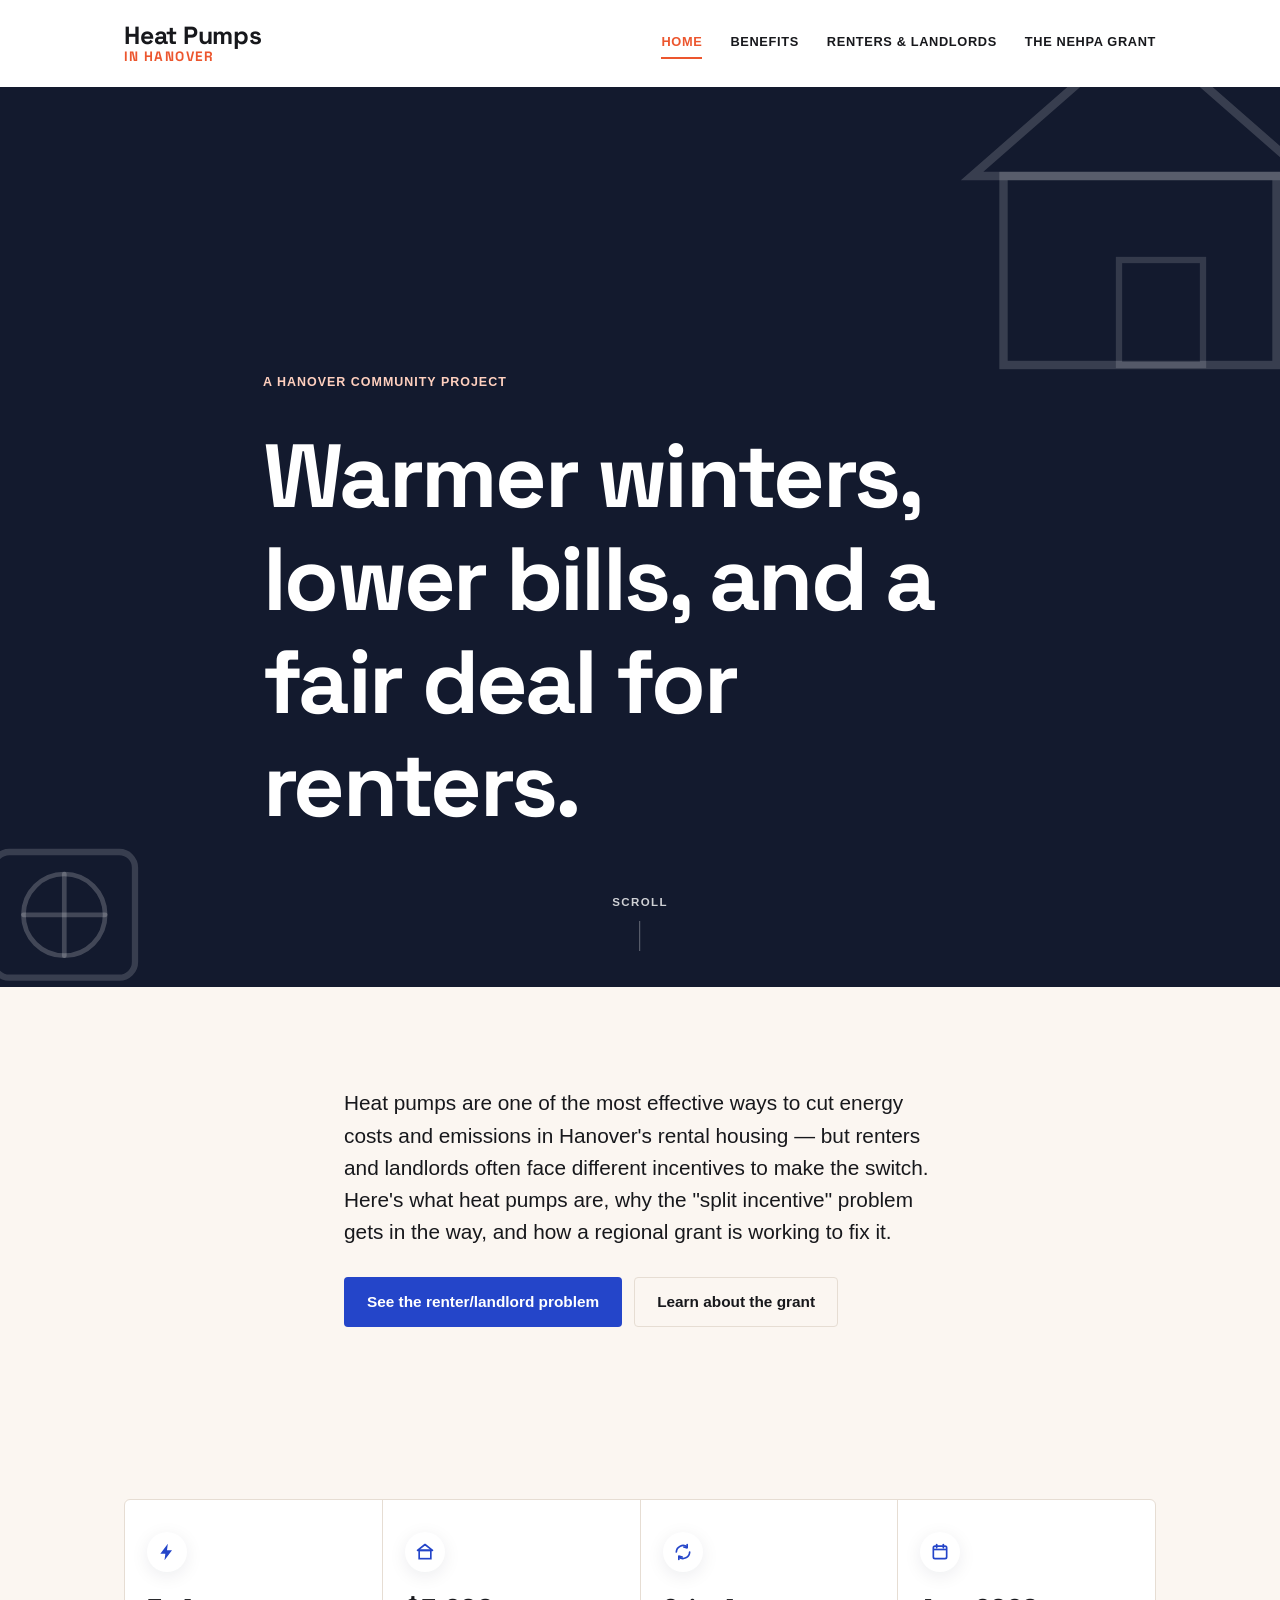
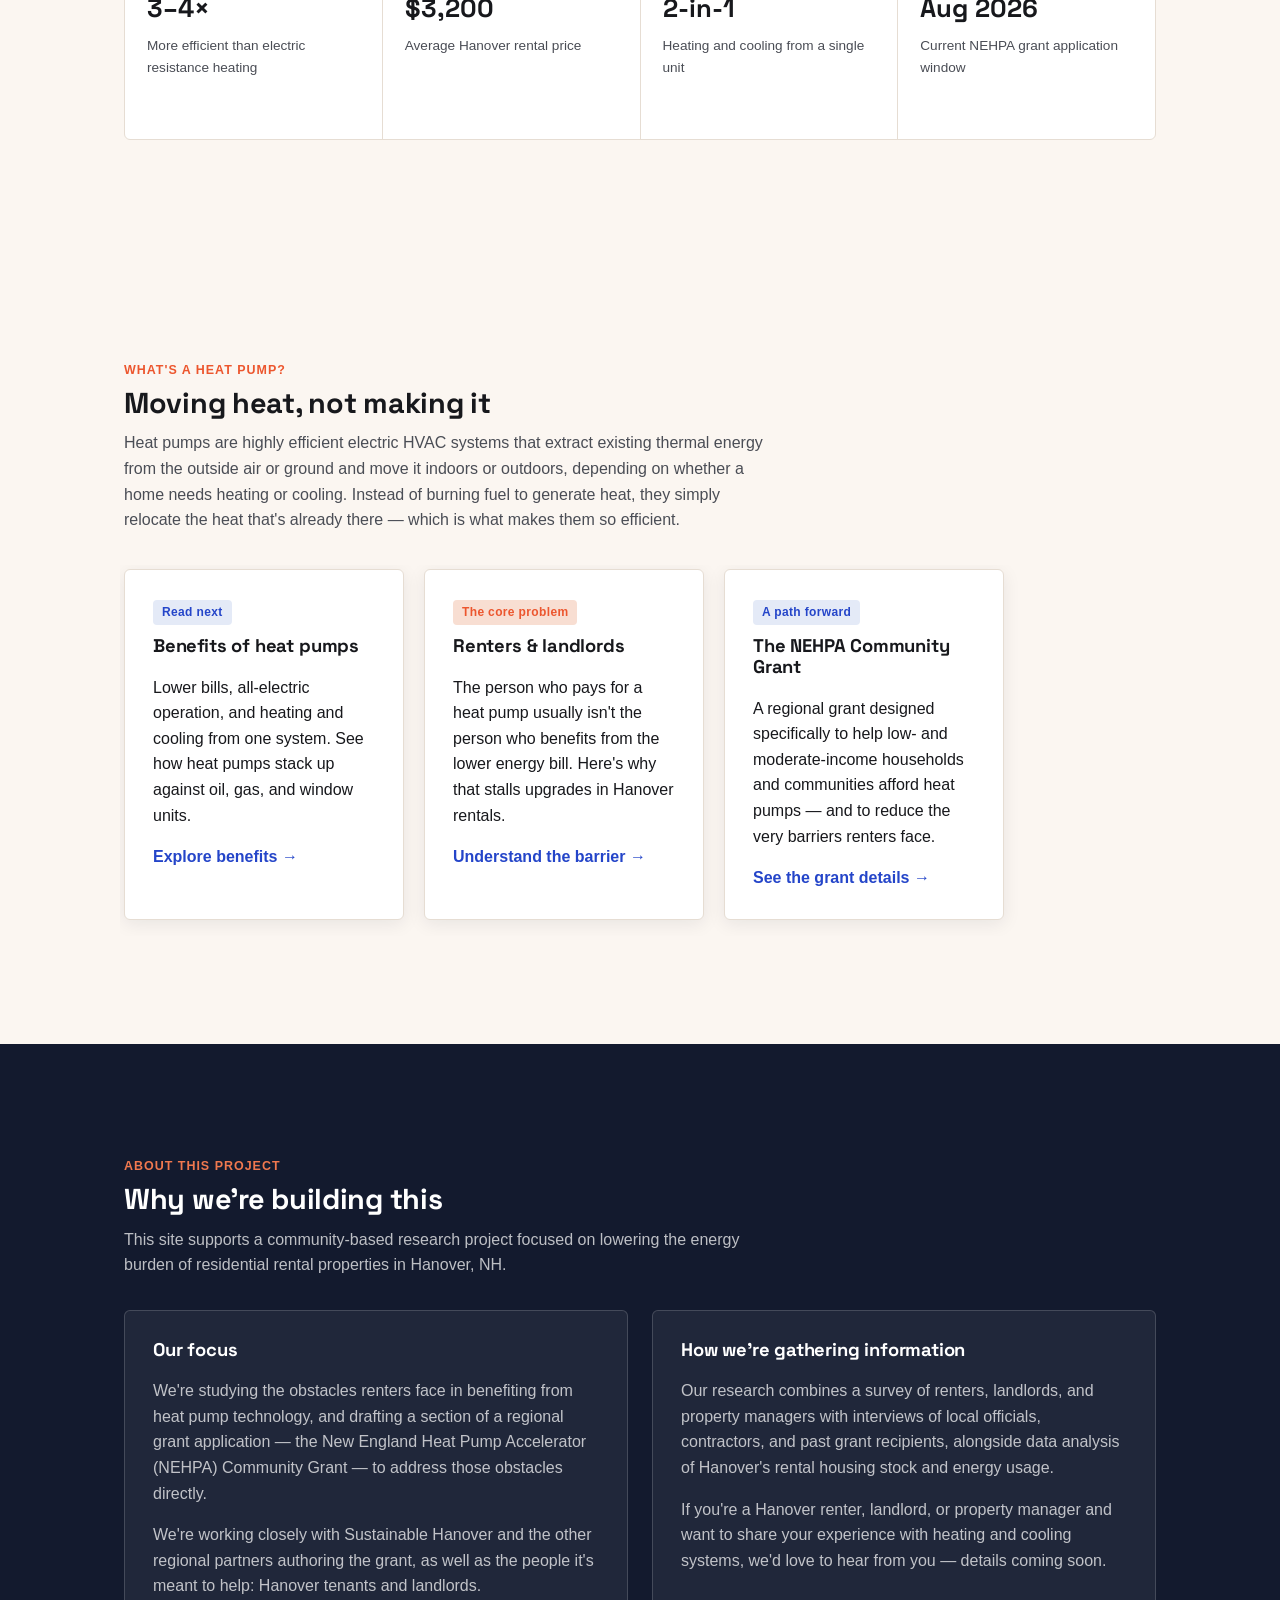
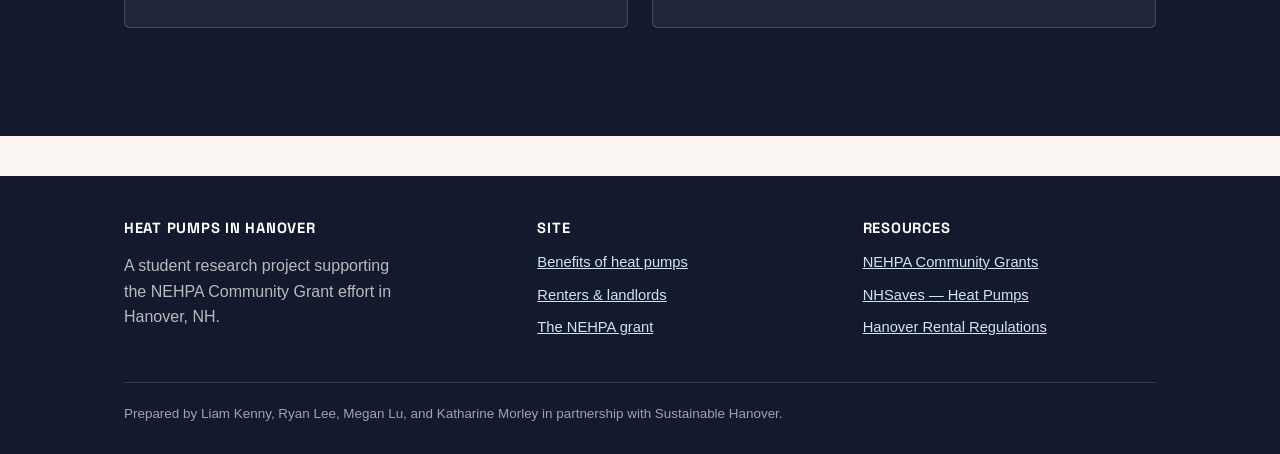
==== commit 5682f7fb: "Polish illustrations, fix real bugs, and rework interactive components Fixes: air/ground diagram arr" ====
--- a/index.html
+++ b/index.html
@@ -14,10 +14,7 @@
 
 <header class="site-header">
   <div class="nav-row">
-    <a class="brand" href="index.html">
-      <span class="brand-mark" aria-hidden="true"></span>
-      Heat Pumps in Hanover
-    </a>
+    <a class="brand" href="index.html"><span class="brand-line1">Heat Pumps</span><span class="brand-line2">In Hanover</span></a>
     <button class="nav-toggle" aria-label="Toggle navigation" aria-expanded="false">&#9776;</button>
     <nav class="main-nav">
       <a href="index.html" aria-current="page">Home</a>
@@ -29,8 +26,19 @@
 </header>
 
 <section class="hero hero-landing">
-  <div class="hero-bg-shape hero-bg-shape-1" data-parallax="0.25" aria-hidden="true"></div>
-  <div class="hero-bg-shape hero-bg-shape-2" data-parallax="0.12" aria-hidden="true"></div>
+  <svg class="hero-bg-illus hero-bg-illus-1" viewBox="0 0 200 200" data-parallax="0.25" aria-hidden="true" xmlns="http://www.w3.org/2000/svg">
+    <polygon points="20,90 180,90 100,20" fill="none" stroke="rgba(255,255,255,0.16)" stroke-width="4"></polygon>
+    <rect x="35" y="90" width="130" height="90" fill="none" stroke="rgba(255,255,255,0.16)" stroke-width="4"></rect>
+    <rect x="90" y="130" width="40" height="50" fill="none" stroke="rgba(255,255,255,0.14)" stroke-width="3"></rect>
+  </svg>
+  <svg class="hero-bg-illus hero-bg-illus-2" viewBox="0 0 140 140" data-parallax="0.12" aria-hidden="true" xmlns="http://www.w3.org/2000/svg">
+    <rect x="15" y="35" width="90" height="80" rx="10" fill="none" stroke="rgba(255,255,255,0.16)" stroke-width="4"></rect>
+    <g class="hp-fan">
+      <circle cx="60" cy="75" r="26" fill="none" stroke="rgba(255,255,255,0.2)" stroke-width="3"></circle>
+      <line x1="60" y1="49" x2="60" y2="101" stroke="rgba(255,255,255,0.2)" stroke-width="3" stroke-linecap="round"></line>
+      <line x1="34" y1="75" x2="86" y2="75" stroke="rgba(255,255,255,0.2)" stroke-width="3" stroke-linecap="round"></line>
+    </g>
+  </svg>
   <div class="wrap">
     <span class="eyebrow">A Hanover community project</span>
     <h1>Warmer winters, lower bills, and a fair deal for renters.</h1>
@@ -53,26 +61,30 @@
 
 <section class="section-spacious">
   <div class="wrap">
-    <div class="hero-collage reveal-group" data-parallax="0.04">
-      <div class="collage-card reveal">
-        <span class="collage-blob" aria-hidden="true">&#9889;</span>
-        <span class="collage-num">3&ndash;4&times;</span>
-        <span class="collage-label">More efficient than electric resistance heating</span>
+    <div class="stat-expand reveal">
+      <div class="stat-col" tabindex="0" role="button" aria-label="3 to 4 times more efficient than electric resistance heating. Activate for detail.">
+        <span class="stat-icon" aria-hidden="true"><svg width="20" height="20" viewBox="0 0 24 24" xmlns="http://www.w3.org/2000/svg"><path d="M13 2L4 14h6l-1 8 9-12h-6z" fill="currentColor"></path></svg></span>
+        <span class="stat-num">3&ndash;4&times;</span>
+        <span class="stat-label">More efficient than electric resistance heating</span>
+        <p class="stat-detail">Heat pumps move existing heat instead of generating it, so they can deliver several times more heating energy than the electricity they consume.</p>
       </div>
-      <div class="collage-card reveal">
-        <span class="collage-blob" aria-hidden="true">&#127968;</span>
-        <span class="collage-num">$3,200</span>
-        <span class="collage-label">Average Hanover rental price &mdash; 40&ndash;60% above the national average</span>
+      <div class="stat-col" tabindex="0" role="button" aria-label="Average Hanover rental price is $3,200. Activate for detail.">
+        <span class="stat-icon" aria-hidden="true"><svg width="20" height="20" viewBox="0 0 24 24" xmlns="http://www.w3.org/2000/svg"><polygon points="12,3 21,10 3,10" fill="none" stroke="currentColor" stroke-width="2" stroke-linejoin="round"></polygon><rect x="5" y="10" width="14" height="10" fill="none" stroke="currentColor" stroke-width="2"></rect></svg></span>
+        <span class="stat-num">$3,200</span>
+        <span class="stat-label">Average Hanover rental price</span>
+        <p class="stat-detail">That's 40&ndash;60% above the national average, driven in part by heavy demand from student housing.</p>
       </div>
-      <div class="collage-card reveal">
-        <span class="collage-blob" aria-hidden="true">&#128260;</span>
-        <span class="collage-num">2-in-1</span>
-        <span class="collage-label">Heating and cooling from a single unit</span>
+      <div class="stat-col" tabindex="0" role="button" aria-label="2 in 1: heating and cooling from a single unit. Activate for detail.">
+        <span class="stat-icon" aria-hidden="true"><svg width="20" height="20" viewBox="0 0 24 24" xmlns="http://www.w3.org/2000/svg"><path d="M4 12a8 8 0 0 1 13-6" fill="none" stroke="currentColor" stroke-width="2" stroke-linecap="round"></path><polyline points="17,3 17,7 13,6" fill="none" stroke="currentColor" stroke-width="2" stroke-linecap="round" stroke-linejoin="round"></polyline><path d="M20 12a8 8 0 0 1-13 6" fill="none" stroke="currentColor" stroke-width="2" stroke-linecap="round"></path><polyline points="7,21 7,17 11,18" fill="none" stroke="currentColor" stroke-width="2" stroke-linecap="round" stroke-linejoin="round"></polyline></svg></span>
+        <span class="stat-num">2-in-1</span>
+        <span class="stat-label">Heating and cooling from a single unit</span>
+        <p class="stat-detail">One heat pump replaces both a furnace and a separate air conditioner &mdash; one system to install, maintain, and budget for instead of two.</p>
       </div>
-      <div class="collage-card reveal">
-        <span class="collage-blob" aria-hidden="true">&#128197;</span>
-        <span class="collage-num">Aug 2026</span>
-        <span class="collage-label">Current NEHPA Community Grant application window</span>
+      <div class="stat-col" tabindex="0" role="button" aria-label="August 2026: current NEHPA grant application window. Activate for detail.">
+        <span class="stat-icon" aria-hidden="true"><svg width="20" height="20" viewBox="0 0 24 24" xmlns="http://www.w3.org/2000/svg"><rect x="4" y="5" width="16" height="15" rx="2" fill="none" stroke="currentColor" stroke-width="2"></rect><line x1="4" y1="9" x2="20" y2="9" stroke="currentColor" stroke-width="2"></line><line x1="8" y1="3" x2="8" y2="7" stroke="currentColor" stroke-width="2" stroke-linecap="round"></line><line x1="16" y1="3" x2="16" y2="7" stroke="currentColor" stroke-width="2" stroke-linecap="round"></line></svg></span>
+        <span class="stat-num">Aug 2026</span>
+        <span class="stat-label">Current NEHPA grant application window</span>
+        <p class="stat-detail">Too soon for a full application &mdash; the team is targeting the next submission round in early 2027 instead.</p>
       </div>
     </div>
   </div>
--- a/css/style.css
+++ b/css/style.css
@@ -115,21 +115,20 @@
 }
 .brand {
   display: flex;
-  align-items: center;
-  gap: 10px;
+  flex-direction: column;
+  gap: 1px;
   font-family: var(--font-display);
   font-weight: 700;
-  font-size: 1.15rem;
-  letter-spacing: -0.01em;
   color: var(--ink);
   text-decoration: none;
-}
-.brand-mark {
-  width: 30px;
-  height: 30px;
-  border-radius: 4px;
-  background: linear-gradient(135deg, var(--blue-500), var(--orange-500));
-  flex-shrink: 0;
+  line-height: 1;
+}
+.brand-line1 { font-size: 1.55rem; letter-spacing: -0.01em; }
+.brand-line2 {
+  font-size: 0.85rem;
+  letter-spacing: 0.1em;
+  color: var(--orange-600);
+  text-transform: uppercase;
 }
 nav.main-nav {
   display: flex;
@@ -182,9 +181,23 @@
   color: #fff;
   padding: 76px 0 92px;
   transition: background 0.5s ease;
+  position: relative;
+  overflow: hidden;
 }
 .hero.hero-slim { padding: 52px 0 64px; }
-.hero .wrap { display: grid; gap: 18px; max-width: 720px; }
+.hero .wrap { display: grid; gap: 18px; max-width: 720px; position: relative; z-index: 1; }
+
+.hero-geo-ring {
+  position: absolute;
+  border: 2px solid rgba(255, 255, 255, 0.18);
+  border-radius: 50%;
+  pointer-events: none;
+}
+.hero-geo-square {
+  position: absolute;
+  border: 2px solid rgba(255, 255, 255, 0.14);
+  pointer-events: none;
+}
 .hero h1 { font-size: clamp(2.1rem, 4.2vw, 3.1rem); color: #fff; margin: 0; letter-spacing: -0.02em; }
 .hero p.lede { font-size: 1.15rem; color: rgba(255,255,255,0.9); margin: 0; }
 .hero .eyebrow { color: #ffd0bf; }
@@ -192,6 +205,17 @@
 /* Seasonal hero variants: solid cool tone for winter, solid warm tone for summer */
 body[data-season="winter"] .hero { --hero-a: #0d2340; }
 body[data-season="summer"] .hero { --hero-a: #4a2210; }
+
+/* Ambient page tint that shifts with the season, beyond just the hero/diagram */
+body[data-season="winter"] {
+  --paper-tint: #f2f7fb;
+  --line: #d9e3ea;
+}
+body[data-season="summer"] {
+  --paper-tint: #fdf3e6;
+  --line: #ecdcc4;
+}
+body[data-season] { transition: background 0.5s ease; }
 
 .hero-actions { display: flex; gap: 12px; flex-wrap: wrap; margin-top: 6px; }
 .btn {
@@ -324,6 +348,7 @@
   margin-top: 40px;
 }
 footer.site-footer a { color: #cfe4f5; }
+footer.site-footer .muted { color: rgba(255, 255, 255, 0.7); }
 .footer-grid { display: grid; grid-template-columns: 1.3fr 1fr 1fr; gap: 32px; }
 @media (max-width: 720px) { .footer-grid { grid-template-columns: 1fr; } }
 footer h4 { color: #fff; font-size: 0.92rem; text-transform: uppercase; letter-spacing: 0.05em; margin: 0 0 14px; }
@@ -358,8 +383,10 @@
   padding: 64px 52px;
   max-width: 480px;
 }
-.split-renter { background: var(--blue-700); }
-.split-landlord { background: var(--orange-600); }
+/* Transparent: the .split-continuum-bg layer behind provides the color,
+   so it can shift across the whole page height on hover, not just this row. */
+.split-renter { background: transparent; }
+.split-landlord { background: transparent; }
 .split-tag {
   display: inline-block;
   font-weight: 800;
@@ -395,6 +422,79 @@
   .split-inner { padding: 48px 32px; max-width: none; }
 }
 
+/* ===== Continuous split (split-incentives.html): persists from the top of the
+   page through the renter/landlord panels and Hanover-relevance cards, then
+   converges into one color right before the solutions section. ===== */
+.split-continuum {
+  position: relative;
+}
+.split-continuum-bg {
+  position: absolute;
+  inset: 0;
+  z-index: 0;
+  overflow: hidden;
+}
+.split-continuum-bg-blue,
+.split-continuum-bg-orange {
+  position: absolute;
+  top: 0;
+  height: 100%;
+  width: 50%;
+  transition: width 0.4s ease;
+}
+.split-continuum-bg-blue { left: 0; background: var(--blue-700); }
+.split-continuum-bg-orange { right: 0; background: var(--orange-600); }
+/* Everything else in the continuum sits above the shifting background layer */
+.split-continuum > section,
+.split-continuum > .split-converge {
+  position: relative;
+  z-index: 1;
+}
+.split-continuum-hero { padding: 76px 0 40px; }
+.split-hero-columns {
+  display: grid;
+  grid-template-columns: 1.1fr 1fr;
+  gap: 48px;
+  align-items: end;
+  transition: transform 0.4s ease;
+}
+.split-continuum-hero h1 {
+  font-size: clamp(2.1rem, 4.2vw, 3.1rem);
+  color: #fff;
+  margin: 14px 0 0;
+  letter-spacing: -0.02em;
+}
+.split-continuum-hero p {
+  font-size: 1.1rem;
+  color: rgba(255, 255, 255, 0.9);
+  margin: 0;
+}
+.split-continuum-hero .eyebrow { color: #ffd0bf; }
+@media (max-width: 820px) {
+  .split-hero-columns { grid-template-columns: 1fr; gap: 20px; }
+}
+
+.split-float-card {
+  background: var(--paper);
+  border-radius: var(--radius);
+  box-shadow: var(--shadow);
+  padding: 40px 44px;
+  max-width: 720px;
+  margin: 0 auto;
+  text-align: center;
+}
+.split-float-card .section-head { margin-bottom: 0; max-width: none; }
+
+.section-head-on-split h2 { color: #fff; }
+.section-head-on-split p { color: rgba(255, 255, 255, 0.85); }
+.section-head-on-split .eyebrow { color: #fff2e2; }
+
+.split-converge { width: 100%; line-height: 0; background: var(--paper-tint); }
+.split-converge svg { width: 100%; height: 170px; display: block; }
+@media (max-width: 720px) {
+  .split-converge svg { height: 110px; }
+}
+
 /* ===== Season toggle ===== */
 .season-toggle {
   display: inline-flex;
@@ -417,6 +517,23 @@
   font-family: inherit;
 }
 .season-toggle button.active { background: #fff; color: var(--blue-900); }
+
+/* Floating variant: stays visible while scrolling, over any section background */
+.season-toggle-floating {
+  position: fixed;
+  top: 88px;
+  right: 20px;
+  z-index: 40;
+  background: var(--paper);
+  border: 1.5px solid var(--line);
+  box-shadow: var(--shadow);
+}
+.season-toggle-floating button { color: var(--ink-soft); }
+.season-toggle-floating button.active { background: var(--blue-700); color: #fff; }
+@media (max-width: 720px) {
+  .season-toggle-floating { top: auto; bottom: 16px; right: 16px; }
+  .season-toggle-floating button { padding: 8px 12px; font-size: 0.8rem; }
+}
 
 /* ===== How it works / heat pump animation ===== */
 .how-it-works-grid {
@@ -460,6 +577,12 @@
 body[data-season="summer"] .hp-flow.winter { display: none; }
 body[data-season="summer"] .hp-flow.summer { display: block; }
 
+/* Furnace shows in winter, AC unit shows in summer */
+.season-only { display: none; }
+.season-only.winter { display: block; }
+body[data-season="summer"] .season-only.winter { display: none; }
+body[data-season="summer"] .season-only.summer { display: block; }
+
 /* Seasonal weather in the outside scene */
 .hp-weather.summer { display: none; }
 body[data-season="summer"] .hp-weather.winter { display: none; }
@@ -527,6 +650,8 @@
 .hp-furnace-body { fill: #3a3a3a; }
 .hp-flame-outer { fill: var(--orange-600); }
 .hp-flame-inner { fill: #ffcf5c; }
+.hp-ac-body { fill: var(--blue-500); }
+.hp-cool-puff { fill: #bfe0f2; }
 .hp-exhaust { fill: #a39d94; }
 .hp-flame-group {
   transform-box: fill-box;
@@ -554,26 +679,18 @@
 .hero-landing .wrap { max-width: 920px; position: relative; z-index: 2; }
 .hero-landing h1 { font-size: clamp(2.6rem, 7.5vw, 5.6rem); margin: 14px 0 0; max-width: 13ch; letter-spacing: -0.03em; }
 
-.hero-bg-shape {
+.hero-bg-illus {
   position: absolute;
-  border-radius: 50%;
   pointer-events: none;
   will-change: transform;
   z-index: 1;
-}
-.hero-bg-shape-1 {
-  width: 560px; height: 560px;
-  top: -180px; right: -140px;
-  background: radial-gradient(circle at 35% 35%, rgba(255,255,255,0.24), rgba(255,255,255,0) 70%);
-}
-.hero-bg-shape-2 {
-  width: 300px; height: 300px;
-  bottom: -100px; left: -70px;
-  background: radial-gradient(circle at 40% 40%, rgba(255,255,255,0.14), rgba(255,255,255,0) 70%);
-}
+  overflow: visible;
+}
+.hero-bg-illus-1 { width: 420px; height: 420px; top: -100px; right: -70px; }
+.hero-bg-illus-2 { width: 220px; height: 220px; bottom: -30px; left: -30px; }
 @media (max-width: 720px) {
   .hero-landing { padding-top: 110px; padding-bottom: 110px; }
-  .hero-bg-shape-1 { width: 360px; height: 360px; }
+  .hero-bg-illus-1 { width: 280px; height: 280px; }
 }
 
 .scroll-cue {
@@ -648,7 +765,7 @@
 @media (prefers-reduced-motion: reduce) {
   .reveal { opacity: 1; transform: none; transition: none; }
   .scroll-cue .line::after { animation: none; top: 0; }
-  .hero-bg-shape { transform: none !important; }
+  .hero-bg-illus { transform: none !important; }
 }
 
 /* ===== Vertical project timeline ===== */
@@ -715,62 +832,89 @@
   .tl-bignum { display: none; }
 }
 
-/* ===== Hero collage: scattered, tilted "pop-out" cards instead of a stat grid ===== */
-.hero-collage {
-  display: flex;
-  flex-wrap: wrap;
-  justify-content: center;
-  gap: 36px;
-  padding: 6px 12px;
-}
-.collage-card {
-  background: var(--paper);
+/* ===== Stat columns: four equal panels that expand on hover/focus/tap ===== */
+.stat-expand {
+  display: flex;
   border: 1.5px solid var(--line);
   border-radius: var(--radius);
-  box-shadow: 0 16px 32px rgba(19, 26, 46, 0.16);
-  padding: 22px 24px;
-  width: 210px;
-  text-align: left;
-  transition: transform 0.35s cubic-bezier(0.2, 0.7, 0.3, 1), box-shadow 0.35s ease;
-  position: relative;
-}
-.collage-card:nth-child(1) { transform: rotate(-5deg) translateY(8px); }
-.collage-card:nth-child(2) { transform: rotate(3deg) translateY(-10px); }
-.collage-card:nth-child(3) { transform: rotate(-3deg) translateY(12px); }
-.collage-card:nth-child(4) { transform: rotate(5deg) translateY(-6px); }
-.collage-card:hover,
-.collage-card:focus-within {
-  transform: rotate(0deg) translateY(-8px) scale(1.04);
-  box-shadow: 0 22px 44px rgba(19, 26, 46, 0.22);
-  z-index: 5;
-}
-.collage-blob {
-  width: 46px;
-  height: 46px;
-  border-radius: 63% 37% 54% 46% / 55% 45% 55% 45%;
+  overflow: hidden;
+  background: var(--paper);
+}
+.stat-col {
+  flex: 1;
+  min-width: 0;
+  padding: 32px 22px;
+  border-right: 1.5px solid var(--line);
+  cursor: pointer;
+  transition: flex 0.45s cubic-bezier(0.2, 0.7, 0.3, 1), background 0.35s ease;
+}
+.stat-col:last-child { border-right: none; }
+.stat-col:hover,
+.stat-col:focus-within,
+.stat-col.expanded {
+  flex: 2.1;
+  background: var(--blue-700);
+  color: #fff;
+}
+.stat-icon {
+  width: 40px;
+  height: 40px;
+  border-radius: 50%;
   display: flex;
   align-items: center;
   justify-content: center;
-  font-size: 1.2rem;
-  margin-bottom: 14px;
-  color: #fff;
-}
-.collage-card:nth-child(odd) .collage-blob { background: var(--blue-700); }
-.collage-card:nth-child(even) .collage-blob { background: var(--orange-600); }
-.collage-num { font-family: var(--font-display); font-weight: 700; font-size: 1.5rem; display: block; }
-.collage-label { font-size: 0.85rem; color: var(--ink-soft); margin-top: 4px; display: block; }
-
-@media (max-width: 720px) {
-  .hero-collage { gap: 22px; }
-  .collage-card { width: 44%; }
-  .collage-card:nth-child(n) { transform: rotate(0deg); }
-  .collage-card:hover, .collage-card:focus-within { transform: translateY(-6px) scale(1.03); }
-}
-@media (max-width: 480px) {
-  .collage-card { width: 100%; }
+  background: #fff;
+  color: var(--blue-700);
+  box-shadow: var(--shadow);
+  margin-bottom: 16px;
+  flex-shrink: 0;
+}
+.stat-num {
+  font-family: var(--font-display);
+  font-weight: 700;
+  font-size: 1.6rem;
+  display: block;
+  transition: font-size 0.35s ease;
+  white-space: nowrap;
+}
+.stat-col:hover .stat-num,
+.stat-col:focus-within .stat-num,
+.stat-col.expanded .stat-num { font-size: 2.3rem; }
+.stat-label {
+  font-size: 0.85rem;
+  color: var(--ink-soft);
+  margin-top: 6px;
+  display: block;
+  transition: color 0.35s ease;
+}
+.stat-col:hover .stat-label,
+.stat-col:focus-within .stat-label,
+.stat-col.expanded .stat-label { color: rgba(255, 255, 255, 0.85); }
+.stat-detail {
+  max-height: 0;
+  opacity: 0;
+  overflow: hidden;
+  font-size: 0.88rem;
+  line-height: 1.55;
+  color: rgba(255, 255, 255, 0.92);
+  transition: max-height 0.4s ease, opacity 0.3s ease, margin-top 0.4s ease;
+}
+.stat-col:hover .stat-detail,
+.stat-col:focus-within .stat-detail,
+.stat-col.expanded .stat-detail {
+  max-height: 200px;
+  opacity: 1;
+  margin-top: 14px;
+}
+
+@media (max-width: 820px) {
+  .stat-expand { flex-direction: column; }
+  .stat-col { border-right: none; border-bottom: 1.5px solid var(--line); }
+  .stat-col:last-child { border-bottom: none; }
+  .stat-col:hover, .stat-col:focus-within, .stat-col.expanded { flex: 1; }
 }
 @media (prefers-reduced-motion: reduce) {
-  .collage-card { transition: none; }
+  .stat-col, .stat-num, .stat-label, .stat-detail { transition: none; }
 }
 
 /* ===== Dark section variant (testing bolder mood-board backgrounds) ===== */
@@ -793,50 +937,82 @@
   color: #fff;
 }
 
-/* ===== Accordion: click to expand for detail-heavy grids ===== */
-.accordion { display: flex; flex-direction: column; gap: 14px; }
-.accordion-item {
-  border: 1.5px solid var(--line);
-  border-radius: var(--radius);
-  background: var(--paper);
-  overflow: hidden;
-}
-.accordion-trigger {
-  width: 100%;
+/* ===== Story bands: full-width alternating panels, big heading one side,
+   description the other, revealed via scroll (.reveal, already global) ===== */
+.story-bands {
+  width: 100vw;
+  position: relative;
+  left: 50%;
+  margin-left: -50vw;
+  display: flex;
+  flex-direction: column;
+}
+.story-band {
   display: flex;
   align-items: center;
-  gap: 14px;
-  padding: 18px 20px;
-  background: none;
-  border: none;
-  cursor: pointer;
-  text-align: left;
-  font: inherit;
-  color: var(--ink);
-}
-.accordion-icon {
-  width: 36px;
-  height: 36px;
+  gap: 48px;
+  padding: 64px max(24px, calc(50% - 490px));
+  border-top: 1.5px solid var(--line);
+}
+.story-bands .story-band:first-child { border-top: none; }
+.story-band:nth-child(even) { flex-direction: row-reverse; }
+.section-dark .story-band { border-top-color: rgba(255, 255, 255, 0.16); }
+
+.story-icon {
+  width: 44px;
+  height: 44px;
   border-radius: 4px;
   display: flex;
   align-items: center;
   justify-content: center;
-  font-size: 1.15rem;
   flex-shrink: 0;
-}
-.accordion-icon.blue { background: var(--blue-100); }
-.accordion-icon.orange { background: var(--orange-100); }
-.accordion-title { font-family: var(--font-display); font-weight: 700; font-size: 1.05rem; flex: 1; }
-.accordion-caret { font-size: 1.4rem; line-height: 1; color: var(--ink-soft); transition: transform 0.25s ease; flex-shrink: 0; }
-.accordion-item.open .accordion-caret { transform: rotate(45deg); }
-.accordion-panel { max-height: 0; overflow: hidden; transition: max-height 0.35s ease; }
-.accordion-panel-inner { padding: 0 20px 20px 70px; }
-.accordion-panel p { margin: 0; color: var(--ink-soft); }
-.section-dark .accordion-item { background: rgba(255, 255, 255, 0.06); border-color: rgba(255, 255, 255, 0.16); }
-.section-dark .accordion-trigger { color: #fff; }
-.section-dark .accordion-panel p { color: rgba(255, 255, 255, 0.72); }
+  margin-bottom: 18px;
+}
+.story-icon.blue { background: var(--blue-100); color: var(--blue-700); }
+.story-icon.orange { background: var(--orange-100); color: var(--orange-600); }
+
+.story-heading,
+.story-desc { flex: 1; min-width: 0; }
+.story-heading h3 {
+  font-family: var(--font-display);
+  font-weight: 700;
+  font-size: clamp(2rem, 4.2vw, 3.1rem);
+  letter-spacing: -0.02em;
+  line-height: 1.02;
+  margin: 0;
+}
+.story-desc p {
+  margin: 0;
+  font-size: 1.05rem;
+  line-height: 1.65;
+  color: var(--ink-soft);
+  max-width: 46ch;
+}
+.section-dark .story-desc p { color: rgba(255, 255, 255, 0.75); }
+.story-band:nth-child(odd) .story-icon,
+.story-band:nth-child(odd) .story-heading,
+.story-band:nth-child(odd) .story-desc { text-align: left; }
+.story-band:nth-child(even) .story-icon,
+.story-band:nth-child(even) .story-heading,
+.story-band:nth-child(even) .story-desc { text-align: right; margin-left: auto; }
+.story-band:nth-child(even) .story-desc p { margin-left: auto; }
+
+@media (max-width: 720px) {
+  .story-band,
+  .story-band:nth-child(even) {
+    flex-direction: column;
+    align-items: flex-start;
+    gap: 16px;
+    padding: 44px 24px;
+    text-align: left;
+  }
+  .story-band:nth-child(even) .story-icon,
+  .story-band:nth-child(even) .story-heading,
+  .story-band:nth-child(even) .story-desc { text-align: left; margin-left: 0; }
+  .story-desc p { max-width: none; }
+}
 @media (max-width: 560px) {
-  .accordion-panel-inner { padding-left: 20px; }
+  .accordion-full .accordion-panel-inner { padding-left: 24px; }
 }
 
 /* ===== Carousel: horizontal scroll-snap for card strips ===== */
@@ -856,12 +1032,151 @@
 .carousel::-webkit-scrollbar { height: 6px; }
 .carousel::-webkit-scrollbar-thumb { background: var(--line); border-radius: 4px; }
 
+/* ===== Card stack: focused card in front, others peeking behind ===== */
+.card-stack {
+  position: relative;
+  height: 380px;
+  max-width: 100%;
+}
+.stack-item {
+  position: absolute;
+  top: 0;
+  left: 50%;
+  width: 440px;
+  max-width: calc(100% - 32px);
+  height: 100%;
+  margin-left: -220px;
+  transition: transform 0.5s cubic-bezier(0.2, 0.7, 0.3, 1), opacity 0.45s ease;
+}
+.flip-card {
+  width: 100%;
+  height: 100%;
+  perspective: 1400px;
+  cursor: pointer;
+  -webkit-perspective: 1400px;
+}
+.flip-card-inner {
+  position: relative;
+  width: 100%;
+  height: 100%;
+  transition: transform 0.6s cubic-bezier(0.2, 0.7, 0.3, 1);
+  transform-style: preserve-3d;
+  -webkit-transform-style: preserve-3d;
+}
+.flip-card.flipped .flip-card-inner { transform: rotateY(180deg); }
+.flip-card-front,
+.flip-card-back {
+  position: absolute;
+  inset: 0;
+  backface-visibility: hidden;
+  -webkit-backface-visibility: hidden;
+  border-radius: var(--radius);
+  border: 1.5px solid var(--line);
+  padding: 36px;
+  display: flex;
+  flex-direction: column;
+  justify-content: center;
+  box-shadow: var(--shadow);
+  background: var(--paper);
+}
+.flip-card-front { background: var(--paper); }
+.flip-card-front h3 { margin: 0; font-size: 1.55rem; }
+.flip-card-hint {
+  margin-top: 18px;
+  font-size: 0.8rem;
+  font-weight: 700;
+  color: var(--ink-soft);
+  text-transform: uppercase;
+  letter-spacing: 0.05em;
+}
+.flip-card-back {
+  background: var(--blue-700);
+  color: #fff;
+  transform: rotateY(180deg);
+}
+.flip-card-back p { margin: 0; font-size: 1.05rem; line-height: 1.65; }
+.flip-card:focus-visible .flip-card-front,
+.flip-card:focus-visible .flip-card-back {
+  outline: 2px solid var(--orange-600);
+  outline-offset: 2px;
+}
+
+.stack-nav {
+  display: flex;
+  align-items: center;
+  justify-content: center;
+  gap: 20px;
+  margin-top: 24px;
+}
+.stack-nav-btn {
+  width: 40px;
+  height: 40px;
+  border-radius: 50%;
+  border: 1.5px solid var(--line);
+  background: var(--paper);
+  color: var(--ink);
+  font-size: 1.1rem;
+  cursor: pointer;
+  display: flex;
+  align-items: center;
+  justify-content: center;
+}
+.stack-nav-btn:hover { border-color: var(--blue-700); color: var(--blue-700); }
+.stack-dots { display: flex; gap: 8px; }
+.stack-dot {
+  width: 9px;
+  height: 9px;
+  border-radius: 50%;
+  border: none;
+  background: var(--line);
+  cursor: pointer;
+  padding: 0;
+}
+.stack-dot.active { background: var(--blue-700); }
+
+@media (max-width: 640px) {
+  .card-stack { height: 340px; }
+  .stack-item { width: 340px; margin-left: -170px; }
+}
+@media (prefers-reduced-motion: reduce) {
+  .flip-card-inner, .stack-item { transition: none; }
+}
+
 /* ===== Air-source vs. ground-source diagram ===== */
 .hp-ground-static { fill: #b08968; }
 .hp-loop-underground { stroke: #7a5c3e; stroke-width: 4; fill: none; }
 .hp-divider { stroke: var(--line); stroke-width: 2; stroke-dasharray: 4 5; }
 .hp-flow-arrow { animation: hp-dash-flow 1s linear infinite; }
 .hp-arrowhead { fill: var(--ink-soft); }
+
+/* Two-column comparison that lines up with the air/ground diagram's halves */
+.split-compare {
+  display: grid;
+  grid-template-columns: 1fr 1fr;
+  border: 1.5px solid var(--line);
+  border-radius: var(--radius);
+  overflow: hidden;
+  margin-top: 28px;
+  background: var(--paper);
+}
+.split-compare-col { padding: 24px 28px; }
+.split-compare-col:first-child { border-right: 1.5px solid var(--line); }
+.split-compare-col h4 { margin: 0 0 14px; font-size: 1rem; }
+.split-compare-col ul { list-style: none; margin: 0; padding: 0; display: grid; gap: 10px; }
+.split-compare-col li {
+  display: flex;
+  justify-content: space-between;
+  gap: 12px;
+  font-size: 0.92rem;
+  border-bottom: 1px solid var(--line);
+  padding-bottom: 8px;
+}
+.split-compare-col li span { color: var(--ink-soft); }
+.split-compare-col li:last-child { border-bottom: none; padding-bottom: 0; }
+@media (max-width: 720px) {
+  .split-compare { grid-template-columns: 1fr; }
+  .split-compare-col:first-child { border-right: none; border-bottom: 1.5px solid var(--line); }
+}
 @keyframes hp-dash-flow { to { stroke-dashoffset: -14; } }
 @media (prefers-reduced-motion: reduce) {
   .hp-flow-arrow { animation: none; }
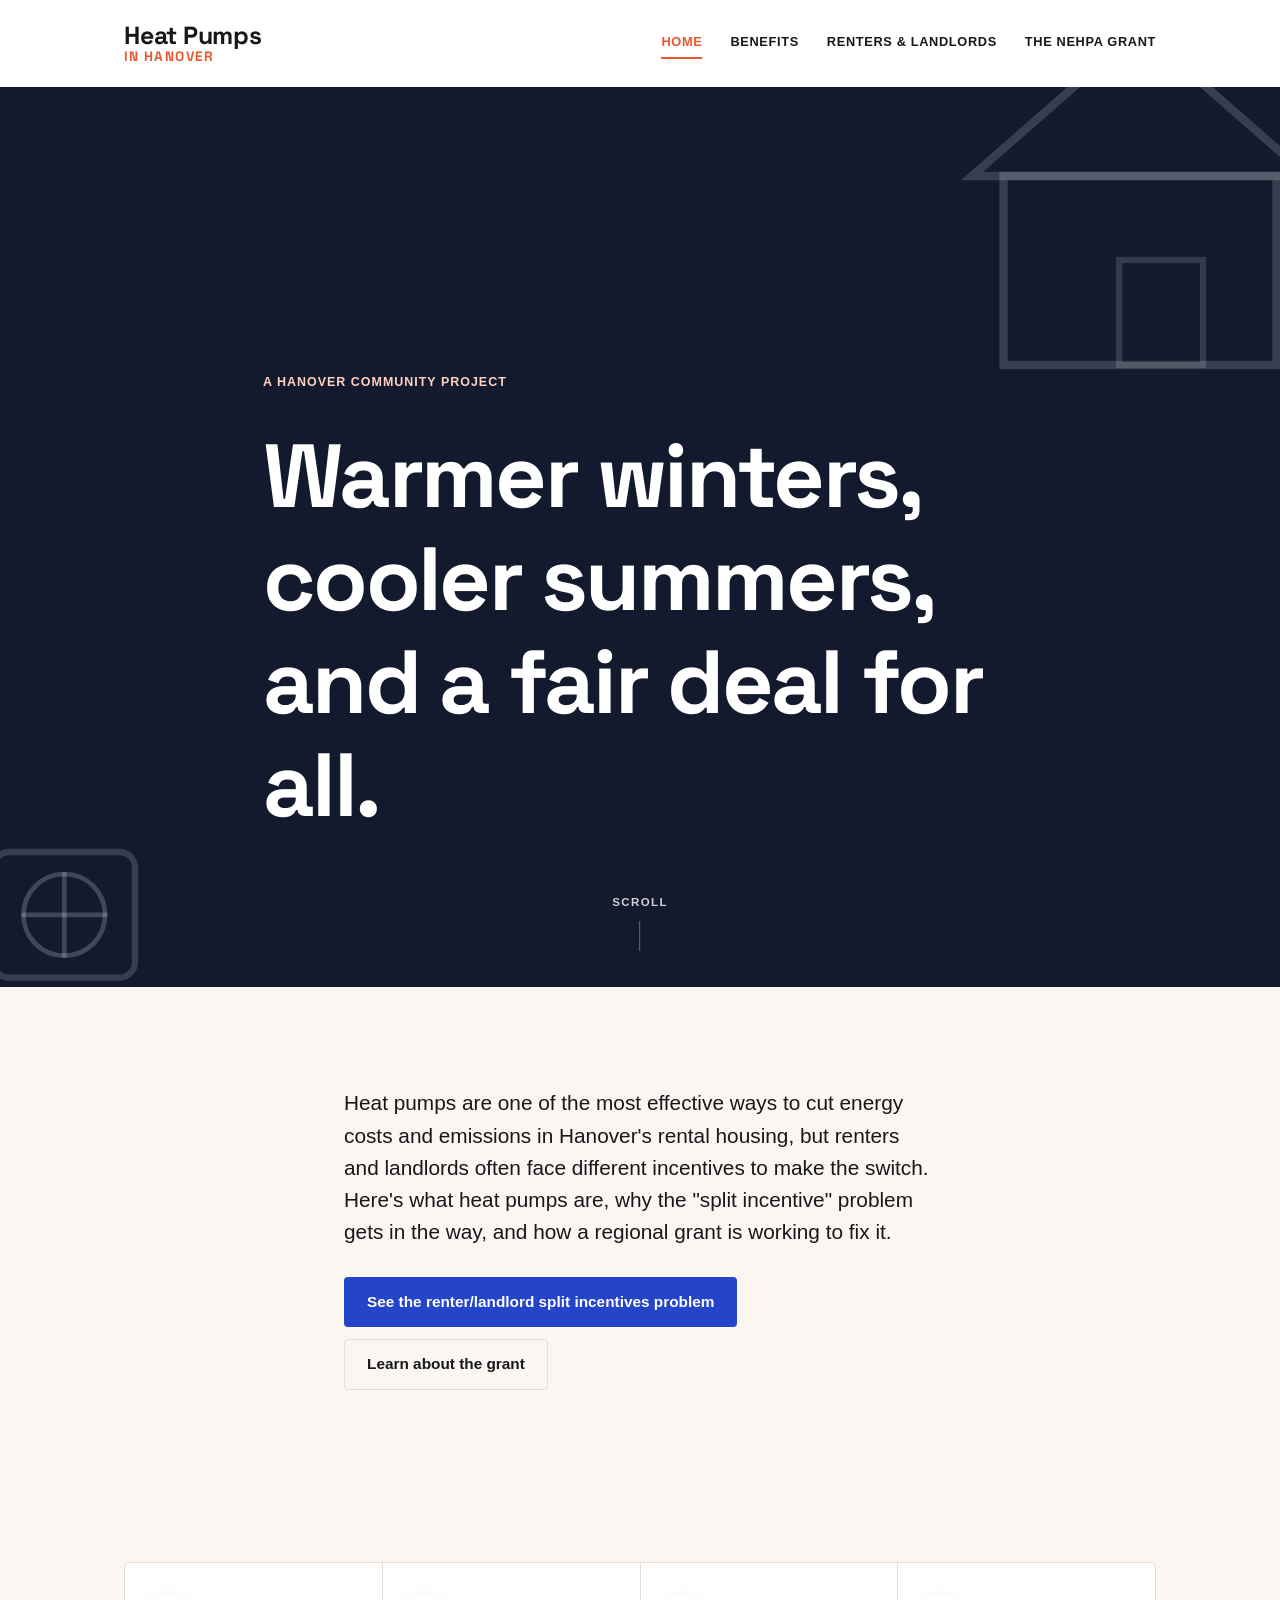
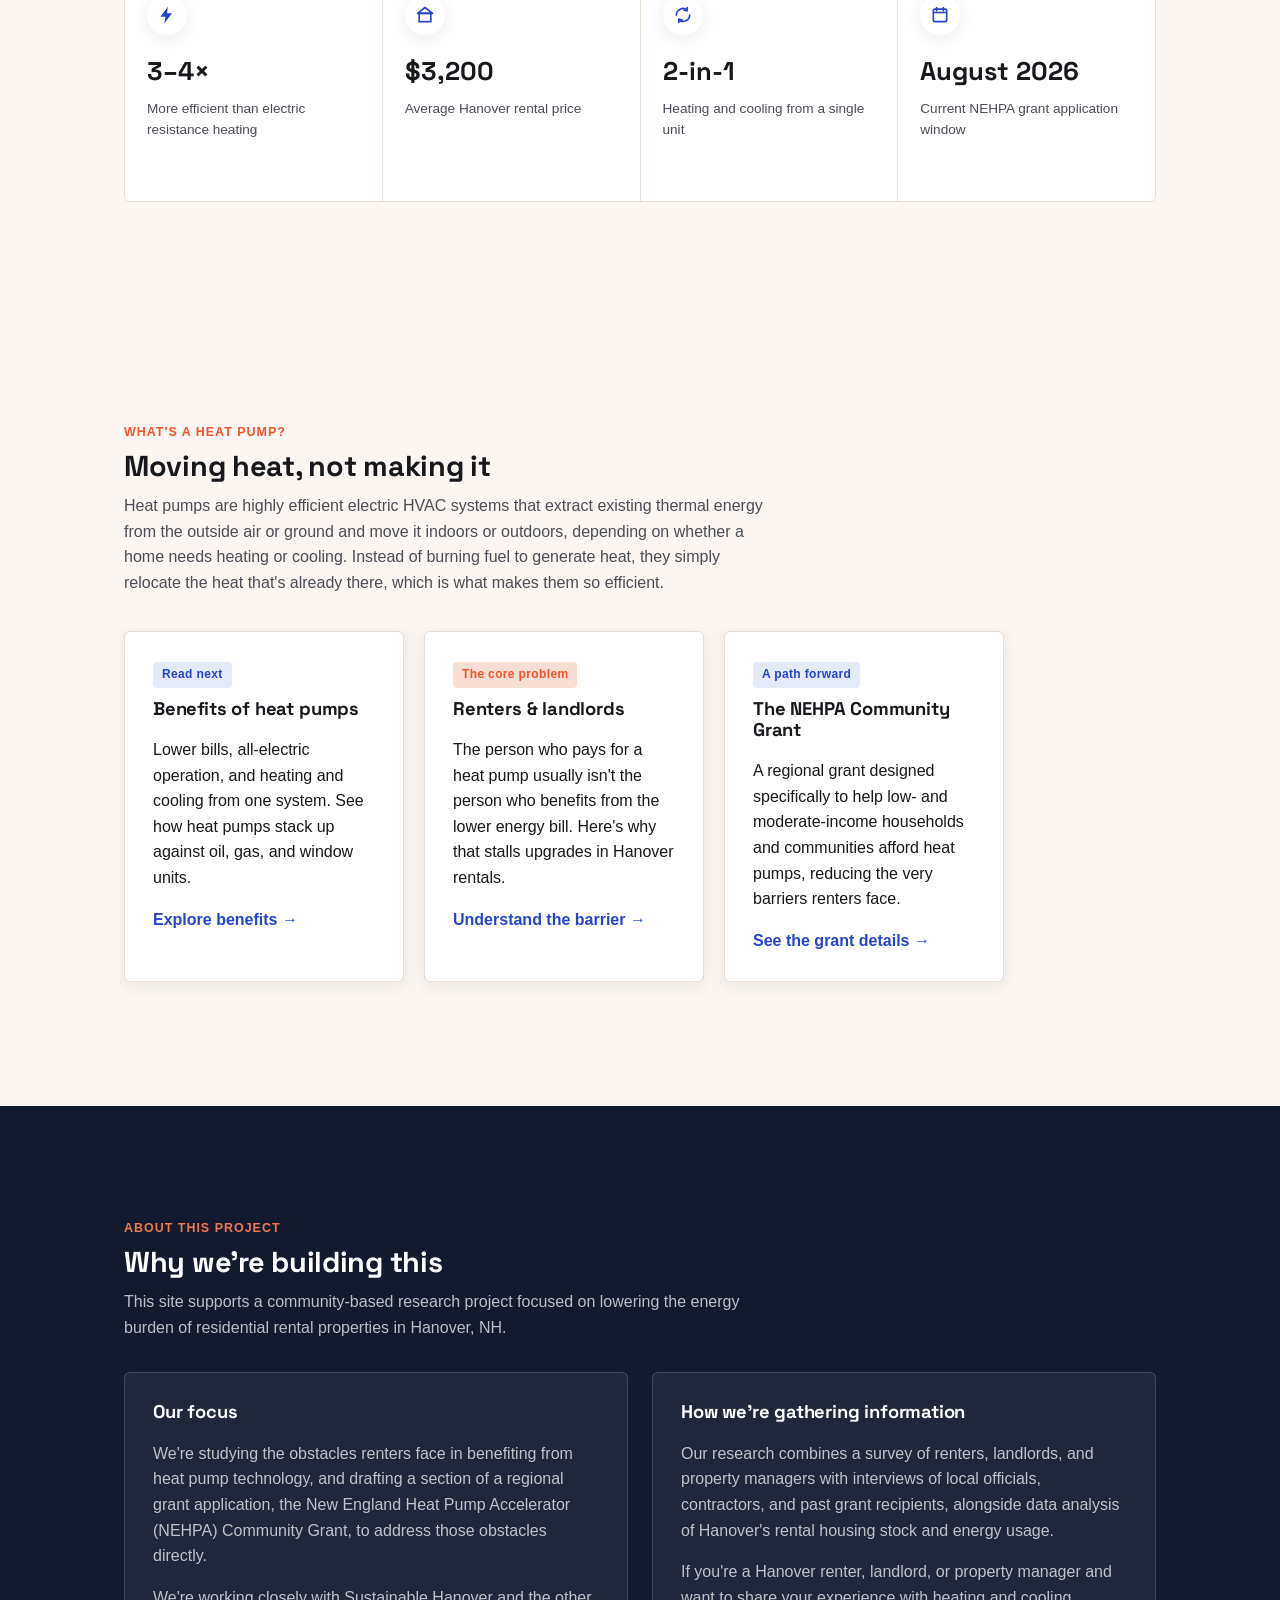
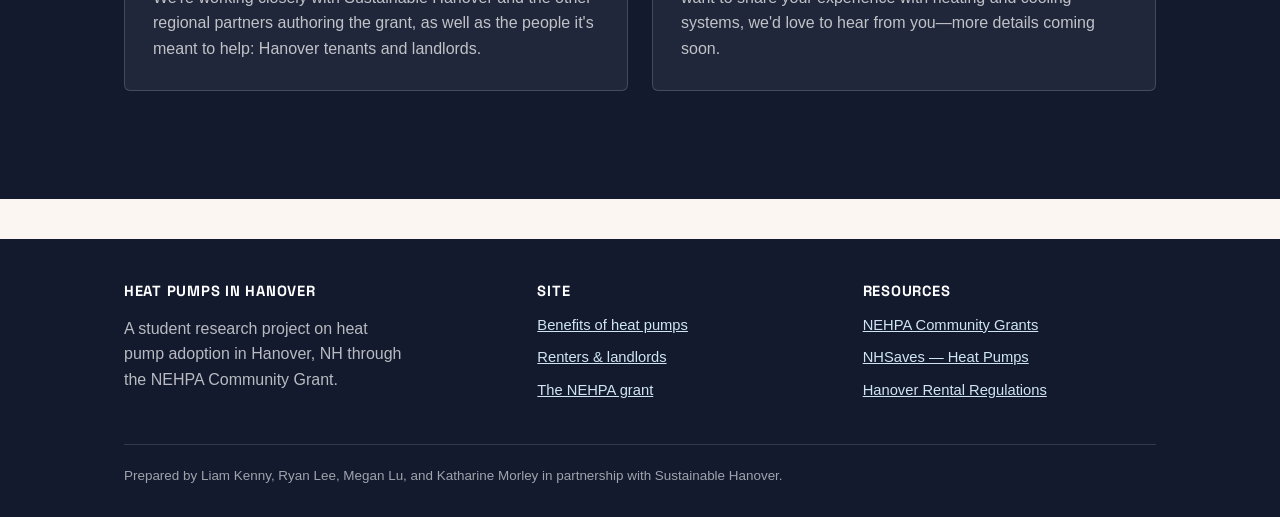
==== commit e0c549a0: "Edited text content" ====
--- a/index.html
+++ b/index.html
@@ -41,7 +41,7 @@
   </svg>
   <div class="wrap">
     <span class="eyebrow">A Hanover community project</span>
-    <h1>Warmer winters, lower bills, and a fair deal for renters.</h1>
+    <h1>Warmer winters, cooler summers, and a fair deal for all.</h1>
   </div>
   <div class="scroll-cue" aria-hidden="true">
     <span>Scroll</span>
@@ -51,9 +51,9 @@
 
 <section class="intro-section">
   <div class="wrap intro-block reveal">
-    <p class="lede-lg">Heat pumps are one of the most effective ways to cut energy costs and emissions in Hanover's rental housing &mdash; but renters and landlords often face different incentives to make the switch. Here's what heat pumps are, why the "split incentive" problem gets in the way, and how a regional grant is working to fix it.</p>
+    <p class="lede-lg">Heat pumps are one of the most effective ways to cut energy costs and emissions in Hanover's rental housing, but renters and landlords often face different incentives to make the switch. Here's what heat pumps are, why the "split incentive" problem gets in the way, and how a regional grant is working to fix it.</p>
     <div class="hero-actions-light">
-      <a class="btn btn-solid" href="split-incentives.html">See the renter/landlord problem</a>
+      <a class="btn btn-solid" href="split-incentives.html">See the renter/landlord split incentives problem</a>
       <a class="btn btn-outline" href="grant.html">Learn about the grant</a>
     </div>
   </div>
@@ -78,13 +78,13 @@
         <span class="stat-icon" aria-hidden="true"><svg width="20" height="20" viewBox="0 0 24 24" xmlns="http://www.w3.org/2000/svg"><path d="M4 12a8 8 0 0 1 13-6" fill="none" stroke="currentColor" stroke-width="2" stroke-linecap="round"></path><polyline points="17,3 17,7 13,6" fill="none" stroke="currentColor" stroke-width="2" stroke-linecap="round" stroke-linejoin="round"></polyline><path d="M20 12a8 8 0 0 1-13 6" fill="none" stroke="currentColor" stroke-width="2" stroke-linecap="round"></path><polyline points="7,21 7,17 11,18" fill="none" stroke="currentColor" stroke-width="2" stroke-linecap="round" stroke-linejoin="round"></polyline></svg></span>
         <span class="stat-num">2-in-1</span>
         <span class="stat-label">Heating and cooling from a single unit</span>
-        <p class="stat-detail">One heat pump replaces both a furnace and a separate air conditioner &mdash; one system to install, maintain, and budget for instead of two.</p>
+        <p class="stat-detail">One heat pump replaces both a furnace and a separate air conditioner. That means one system to install, maintain, and budget for instead of two.</p>
       </div>
       <div class="stat-col" tabindex="0" role="button" aria-label="August 2026: current NEHPA grant application window. Activate for detail.">
         <span class="stat-icon" aria-hidden="true"><svg width="20" height="20" viewBox="0 0 24 24" xmlns="http://www.w3.org/2000/svg"><rect x="4" y="5" width="16" height="15" rx="2" fill="none" stroke="currentColor" stroke-width="2"></rect><line x1="4" y1="9" x2="20" y2="9" stroke="currentColor" stroke-width="2"></line><line x1="8" y1="3" x2="8" y2="7" stroke="currentColor" stroke-width="2" stroke-linecap="round"></line><line x1="16" y1="3" x2="16" y2="7" stroke="currentColor" stroke-width="2" stroke-linecap="round"></line></svg></span>
-        <span class="stat-num">Aug 2026</span>
+        <span class="stat-num">August 2026</span>
         <span class="stat-label">Current NEHPA grant application window</span>
-        <p class="stat-detail">Too soon for a full application &mdash; the team is targeting the next submission round in early 2027 instead.</p>
+        <p class="stat-detail">Too soon for a full application&mdash;the team is targeting the next submission round in early 2027 instead.</p>
       </div>
     </div>
   </div>
@@ -95,7 +95,7 @@
     <div class="section-head reveal">
       <span class="eyebrow">What's a heat pump?</span>
       <h2>Moving heat, not making it</h2>
-      <p>Heat pumps are highly efficient electric HVAC systems that extract existing thermal energy from the outside air or ground and move it indoors or outdoors, depending on whether a home needs heating or cooling. Instead of burning fuel to generate heat, they simply relocate the heat that's already there &mdash; which is what makes them so efficient.</p>
+      <p>Heat pumps are highly efficient electric HVAC systems that extract existing thermal energy from the outside air or ground and move it indoors or outdoors, depending on whether a home needs heating or cooling. Instead of burning fuel to generate heat, they simply relocate the heat that's already there, which is what makes them so efficient.</p>
     </div>
     <div class="carousel reveal">
       <a class="card nav-card" href="benefits.html">
@@ -113,7 +113,7 @@
       <a class="card nav-card" href="grant.html">
         <span class="tag blue">A path forward</span>
         <h3>The NEHPA Community Grant</h3>
-        <p>A regional grant designed specifically to help low- and moderate-income households and communities afford heat pumps &mdash; and to reduce the very barriers renters face.</p>
+        <p>A regional grant designed specifically to help low- and moderate-income households and communities afford heat pumps, reducing the very barriers renters face.</p>
         <p class="arrow">See the grant details &rarr;</p>
       </a>
     </div>
@@ -130,13 +130,13 @@
     <div class="grid grid-2 reveal-group">
       <div class="card reveal">
         <h3>Our focus</h3>
-        <p>We're studying the obstacles renters face in benefiting from heat pump technology, and drafting a section of a regional grant application &mdash; the New England Heat Pump Accelerator (NEHPA) Community Grant &mdash; to address those obstacles directly.</p>
+        <p>We're studying the obstacles renters face in benefiting from heat pump technology, and drafting a section of a regional grant application, the New England Heat Pump Accelerator (NEHPA) Community Grant, to address those obstacles directly.</p>
         <p>We're working closely with Sustainable Hanover and the other regional partners authoring the grant, as well as the people it's meant to help: Hanover tenants and landlords.</p>
       </div>
       <div class="card reveal">
         <h3>How we're gathering information</h3>
         <p>Our research combines a survey of renters, landlords, and property managers with interviews of local officials, contractors, and past grant recipients, alongside data analysis of Hanover's rental housing stock and energy usage.</p>
-        <p>If you're a Hanover renter, landlord, or property manager and want to share your experience with heating and cooling systems, we'd love to hear from you &mdash; details coming soon.</p>
+        <p>If you're a Hanover renter, landlord, or property manager and want to share your experience with heating and cooling systems, we'd love to hear from you&mdash;more details coming soon.</p>
       </div>
     </div>
   </div>
@@ -147,7 +147,7 @@
     <div class="footer-grid">
       <div>
         <h4>Heat Pumps in Hanover</h4>
-        <p class="muted" style="max-width:32ch;">A student research project supporting the NEHPA Community Grant effort in Hanover, NH.</p>
+        <p class="muted" style="max-width:32ch;">A student research project on heat pump adoption in Hanover, NH through the NEHPA Community Grant.</p>
       </div>
       <div>
         <h4>Site</h4>
